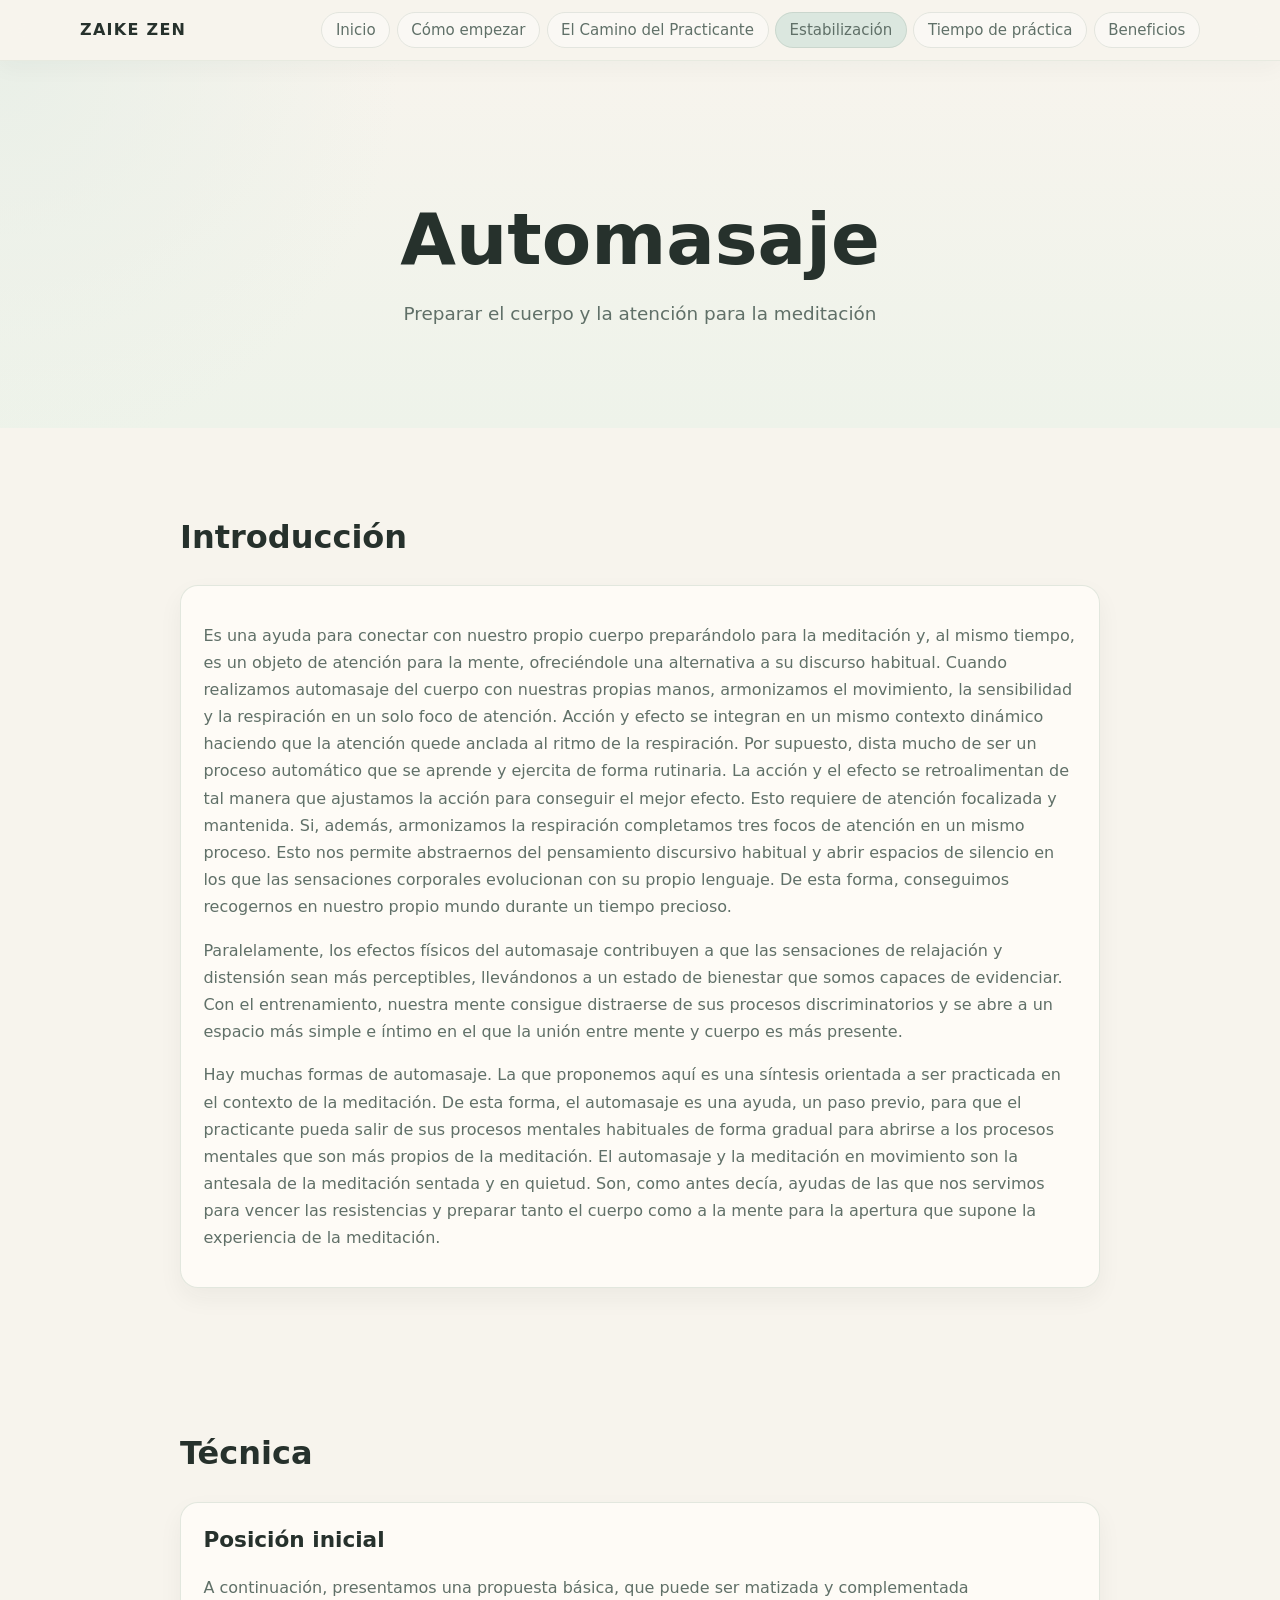
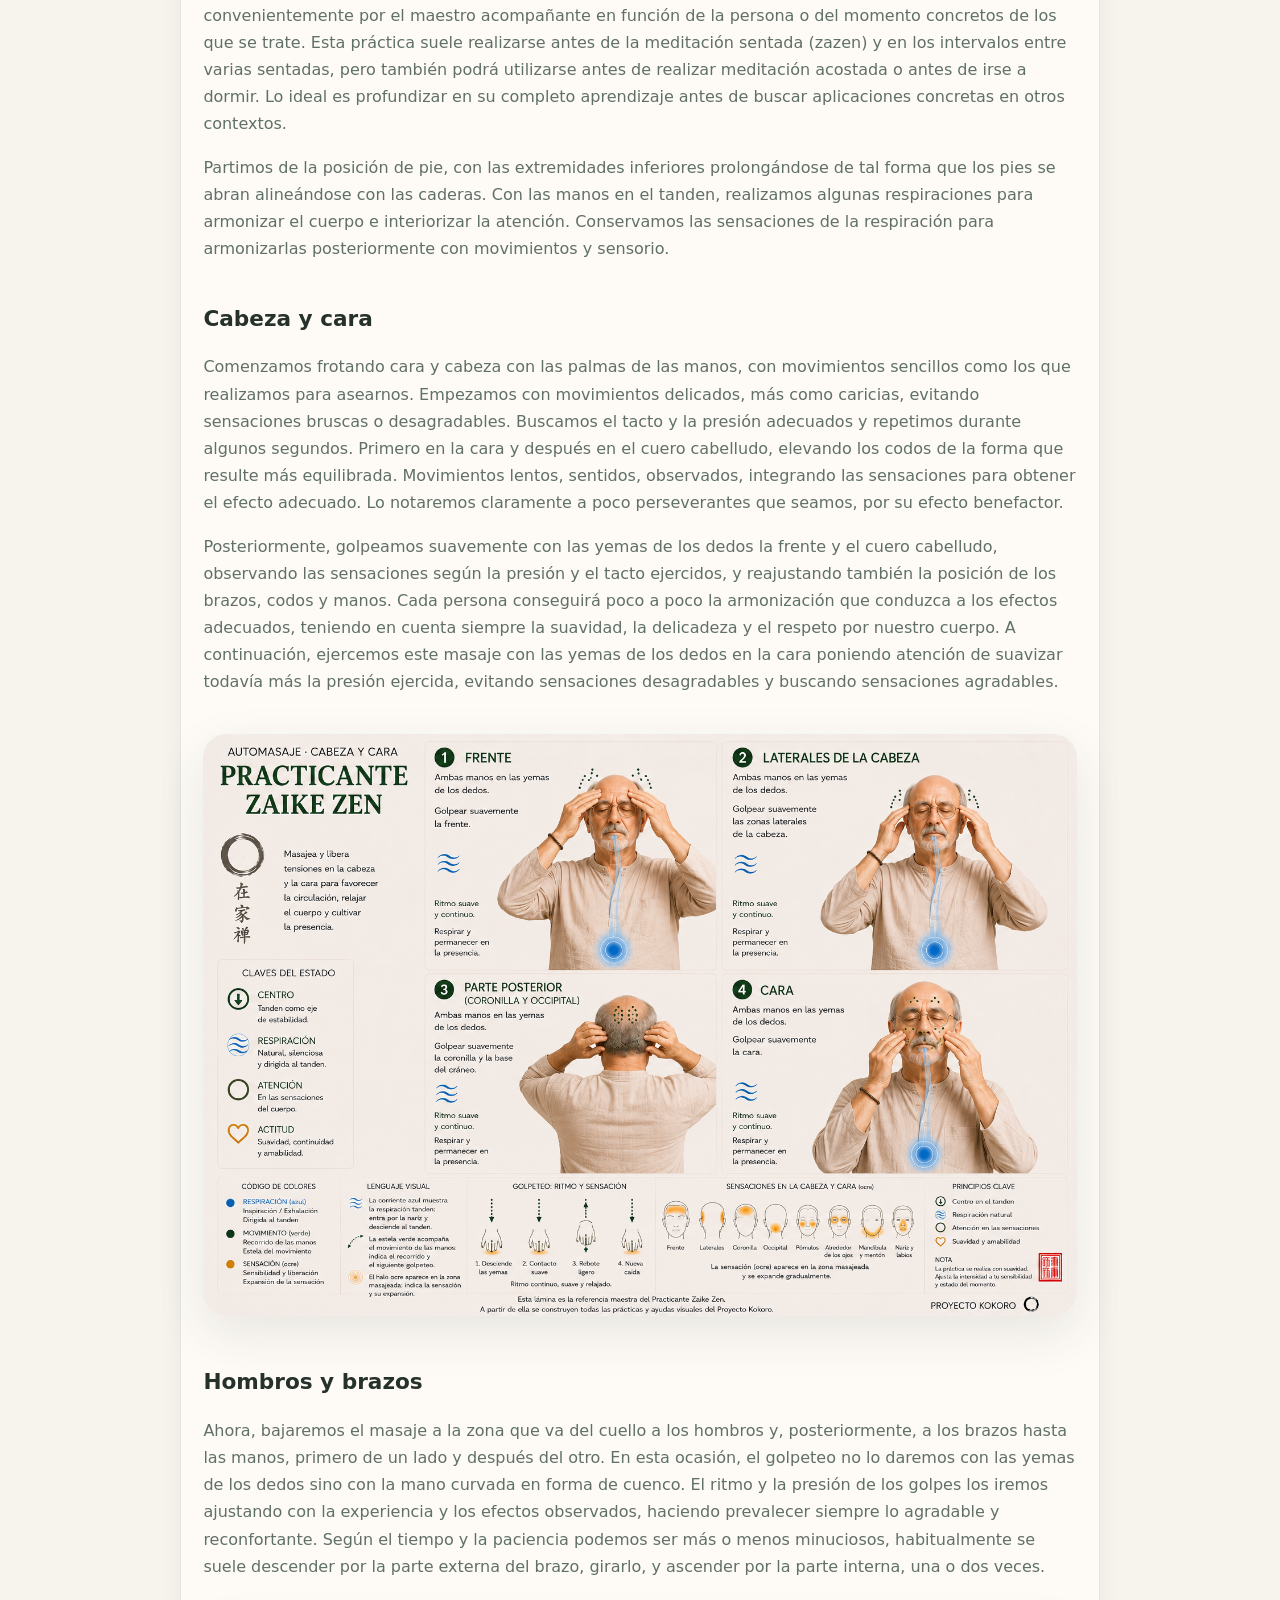
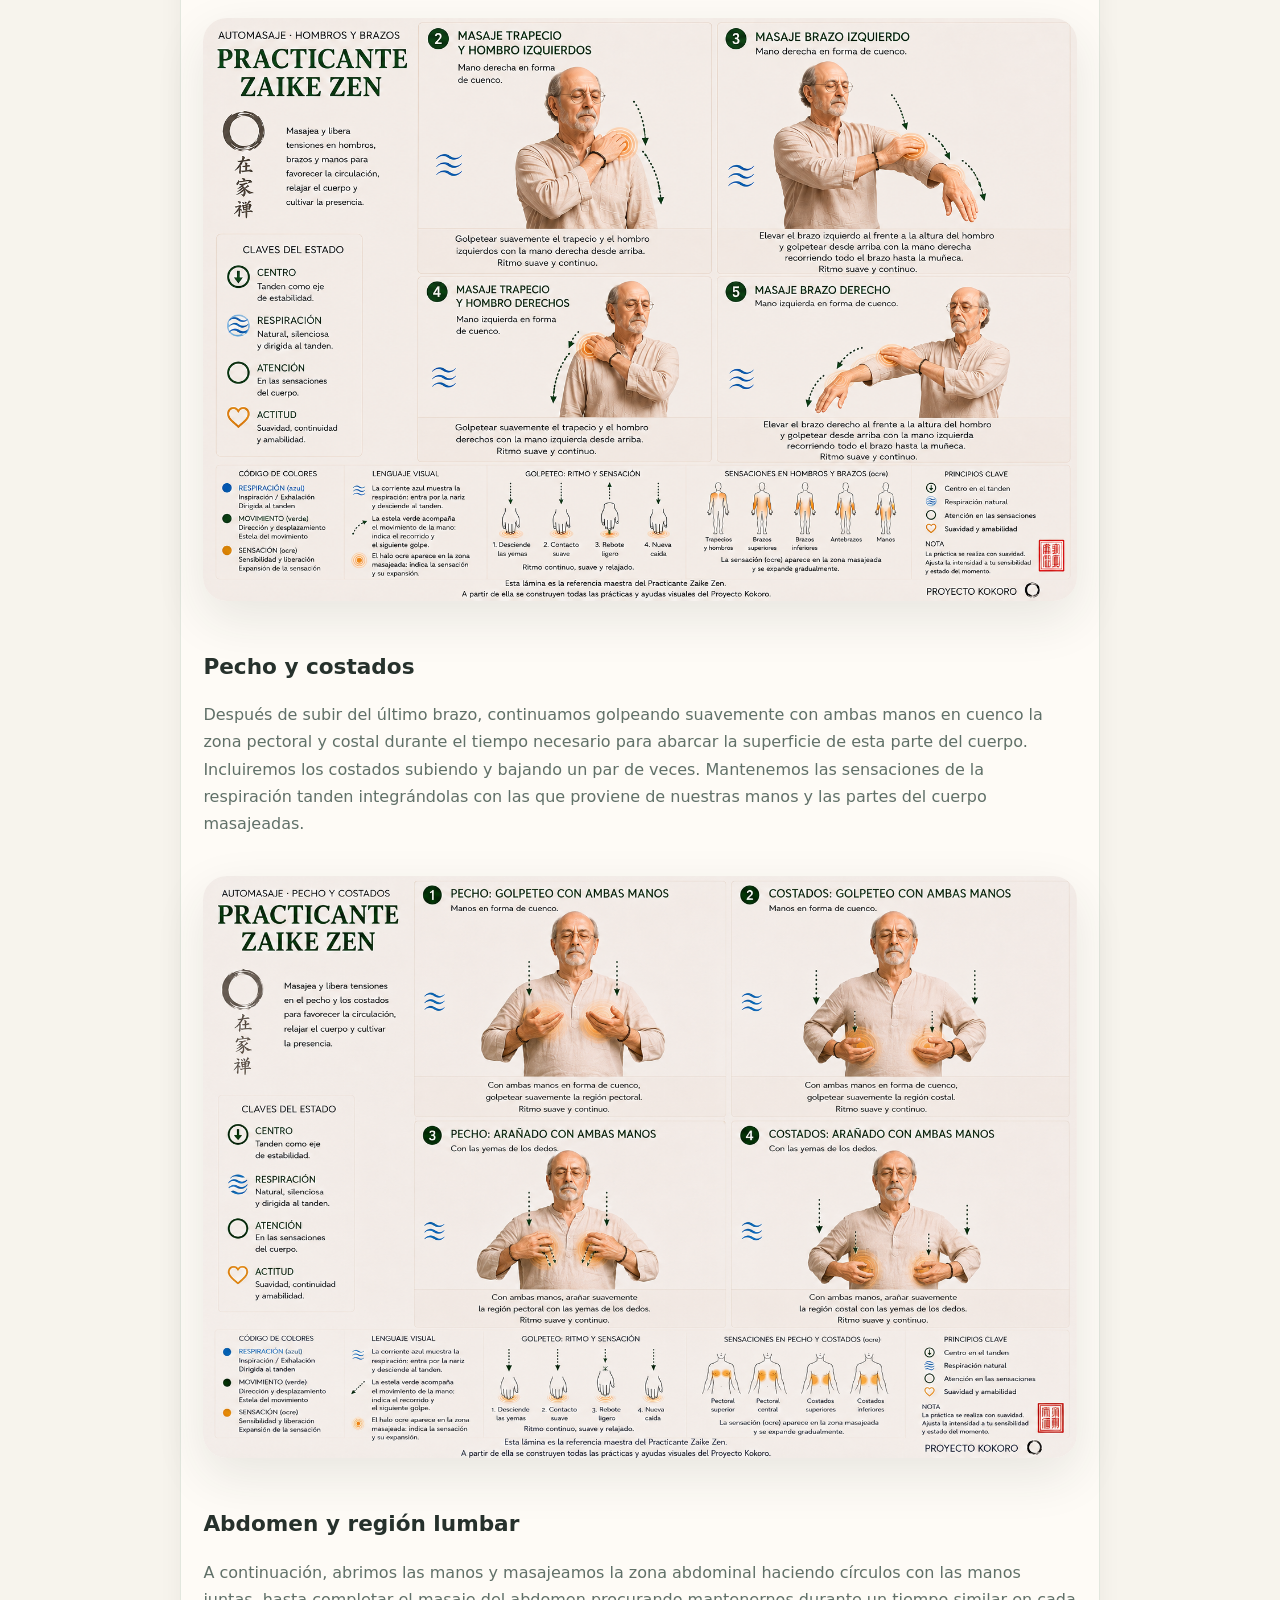
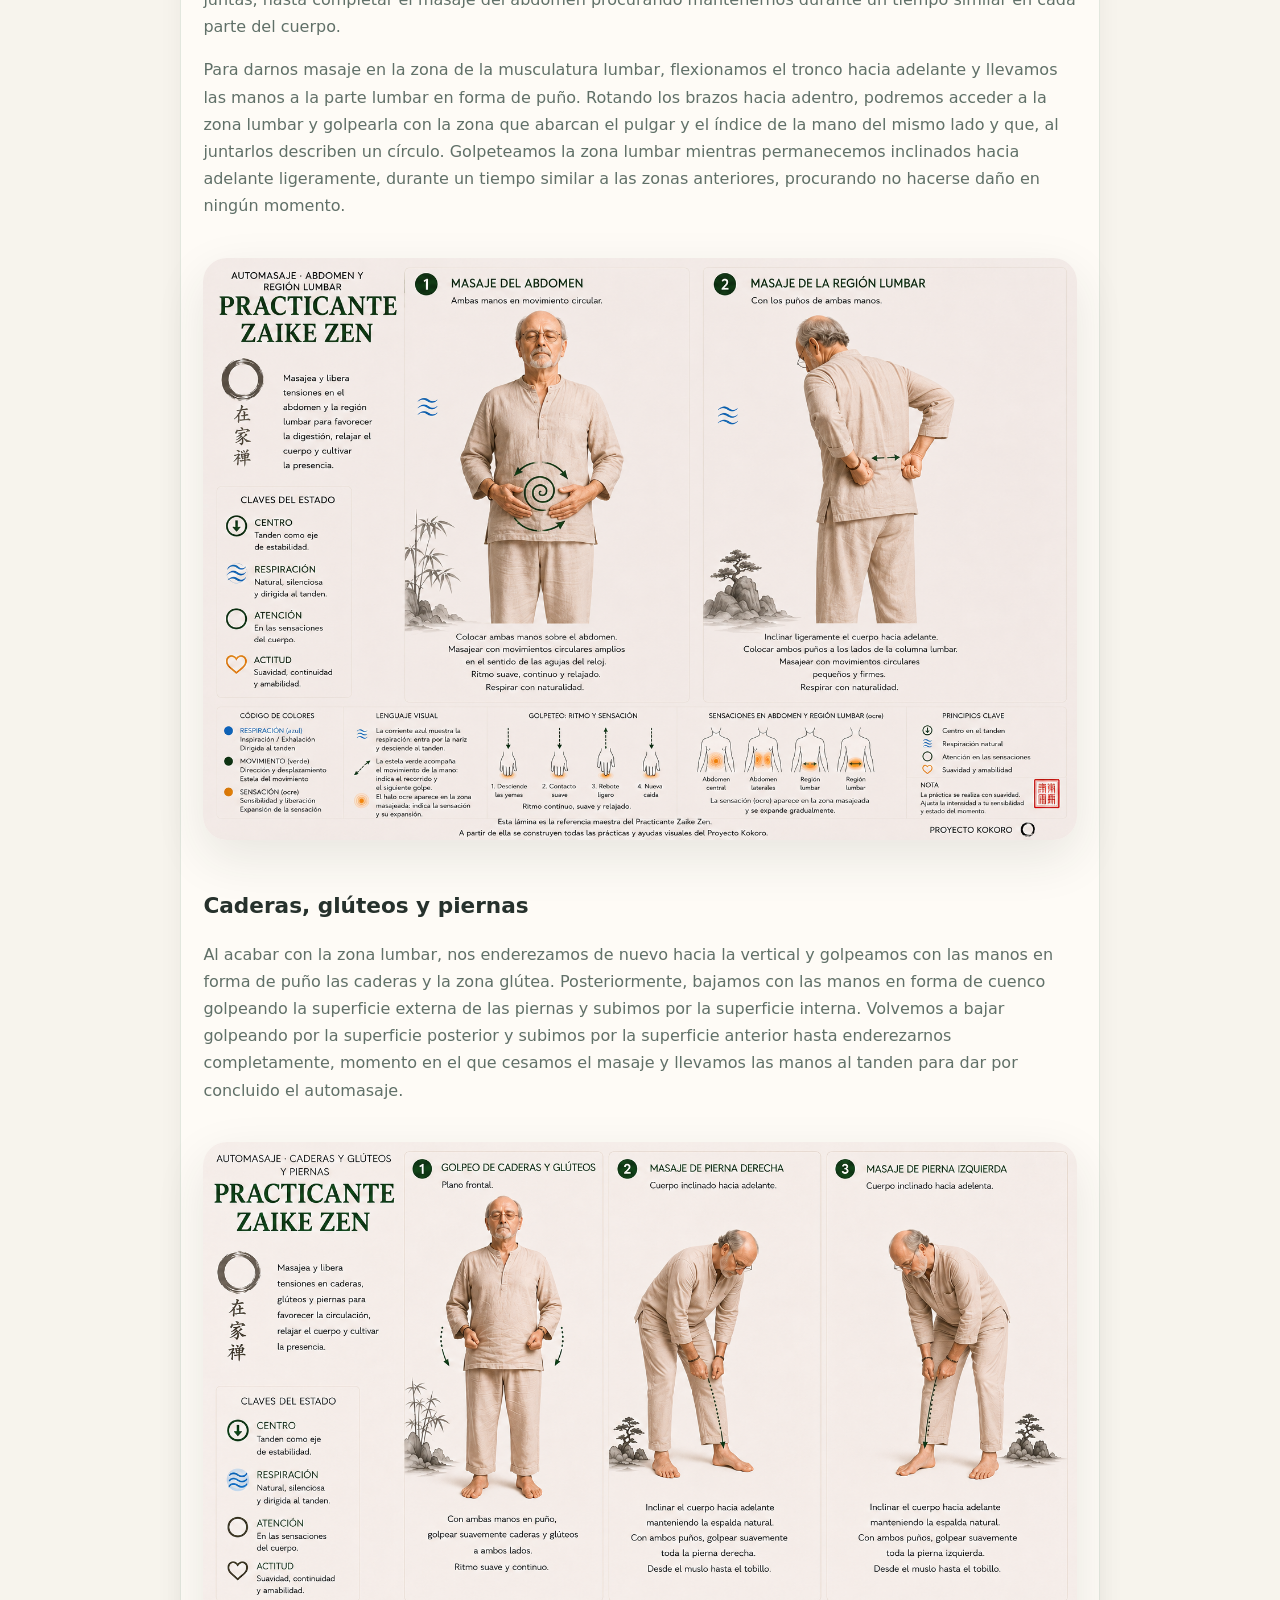
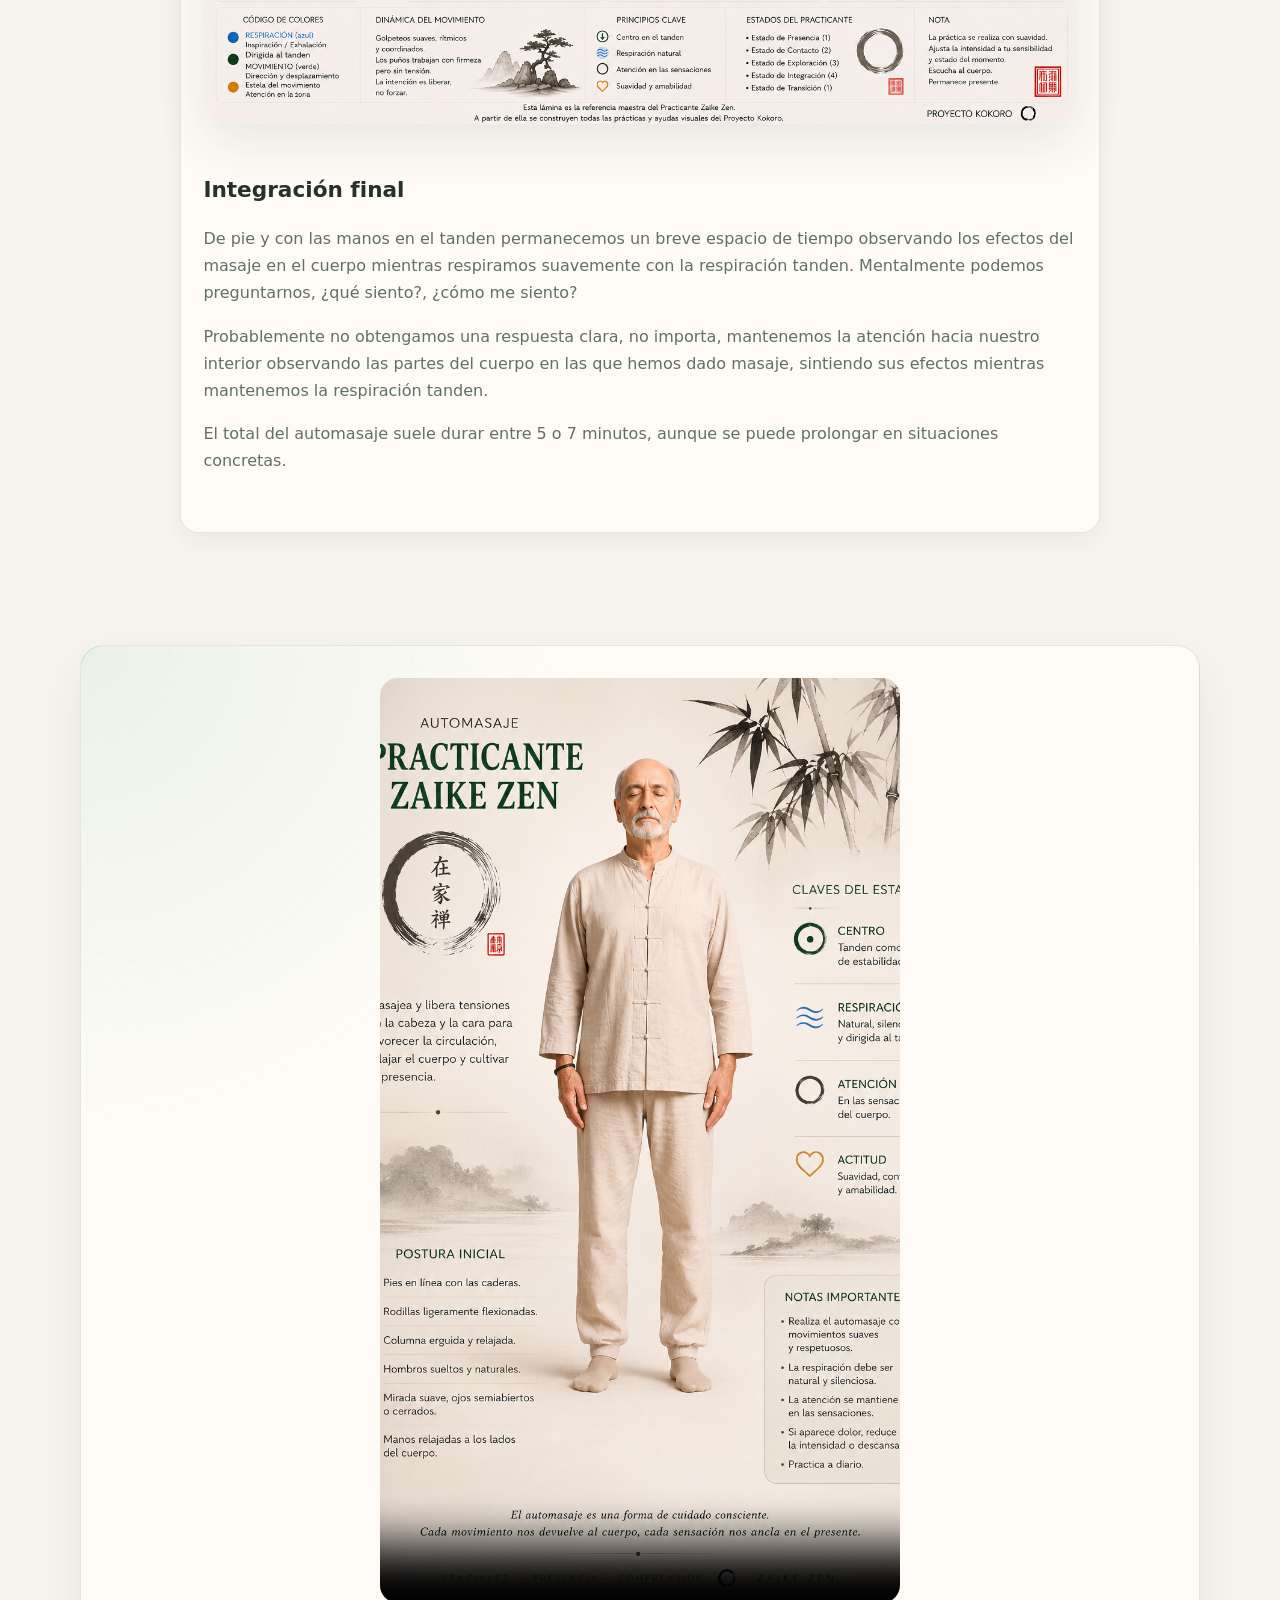
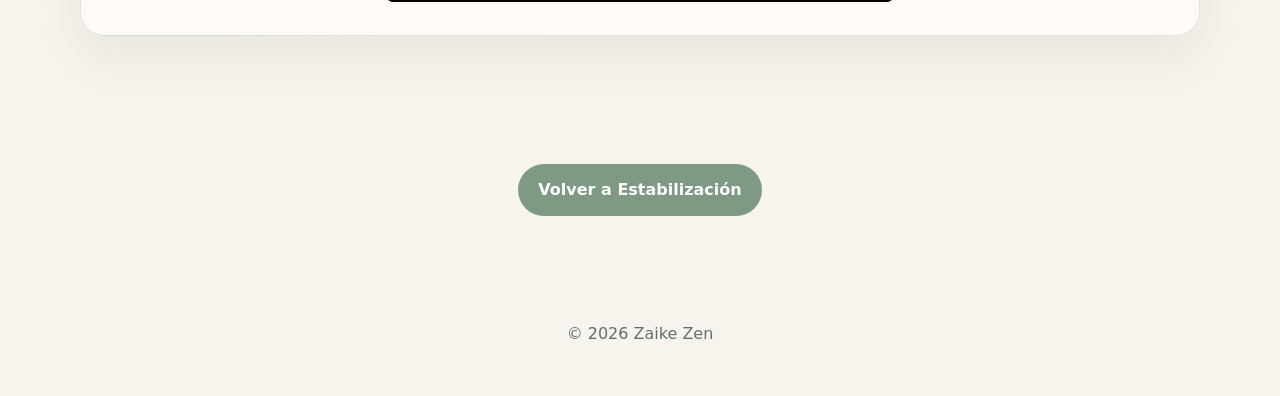
==== automasaje.html @ 65533a1f "Añadir Estabilización y Automasaje" ====
<!DOCTYPE html>
<html lang="es">
<head>
  <meta charset="UTF-8">
  <meta name="viewport" content="width=device-width, initial-scale=1.0">

  <title>Automasaje | Zaike Zen</title>
  <meta name="description" content="Automasaje para preparar el cuerpo y la atención antes de la meditación en Zaike Zen.">

  <link rel="canonical" href="https://zaikezen.es/automasaje.html">
  <link rel="stylesheet" href="style.css">

  <style>
    .automasaje-texto {
      max-width: 920px;
    }

    .automasaje-texto h2 {
      font-size: 2rem;
      margin-bottom: 1.3rem;
    }

    .automasaje-texto p {
      margin-bottom: 1rem;
    }

    .pendiente-texto {
      padding: 1.2rem 1.4rem;
      background: rgba(255, 253, 248, 0.82);
      border: 1px solid rgba(126, 154, 132, 0.22);
      border-radius: 18px;
      color: #607068;
      box-shadow: 0 10px 24px rgba(38, 49, 44, 0.05);
    }

    .video-placeholder {
      min-height: 280px;
      display: grid;
      place-items: center;
      padding: 2rem;
      background:
        radial-gradient(circle at top left, rgba(232, 239, 231, 0.9), transparent 32%),
        rgba(255, 253, 248, 0.82);
      border: 1px solid rgba(126, 154, 132, 0.22);
      border-radius: 24px;
      box-shadow: 0 18px 50px rgba(38, 49, 44, 0.08);
      text-align: center;
      color: #5f7865;
      font-size: 1.2rem;
      font-weight: 700;
    }

    .video-placeholder video {
      display: block;
      width: min(100%, 520px);
      aspect-ratio: 9 / 16;
      object-fit: cover;
      margin: 0 auto;
      border-radius: 18px;
      background: transparent;
    }

    .bloque-tecnica {
      margin-bottom: 2.4rem;
    }

    .bloque-tecnica h3 {
      margin: 0 0 1rem;
      font-size: 1.35rem;
      color: #26312c;
    }

    .cartel-tecnica {
      width: 100%;
      max-width: 1200px;
      margin: 2.4rem auto 3rem;
    }

    .cartel-tecnica img {
      width: 100%;
      max-width: 1200px;
      height: auto;
      display: block;
      margin: 0 auto;
      border-radius: 24px;
      box-shadow: 0 18px 50px rgba(38, 49, 44, 0.1);
    }

    .cartel-tecnica-placeholder {
      width: 100%;
      min-height: 360px;
      display: grid;
      place-items: center;
      gap: 0.55rem;
      padding: 2rem;
      border: 1px dashed rgba(126, 154, 132, 0.42);
      border-radius: 24px;
      color: #7e9a84;
      text-align: center;
      font-size: 1rem;
      background: rgba(255, 255, 255, 0.36);
    }

    .cartel-tecnica img[hidden],
    .cartel-tecnica-placeholder[hidden] {
      display: none;
    }

    .placeholder-symbol {
      width: 56px;
      height: 56px;
      border: 2px solid rgba(126, 154, 132, 0.48);
      border-right-color: transparent;
      border-radius: 50%;
      display: block;
    }

    .preguntas-integracion {
      display: grid;
      grid-template-columns: repeat(2, 1fr);
      gap: 1rem;
      margin-top: 1.4rem;
    }

    .pregunta-card {
      padding: 1.2rem;
      background: rgba(255, 253, 248, 0.82);
      border: 1px solid rgba(255, 255, 255, 0.45);
      border-radius: 18px;
      box-shadow: 0 10px 24px rgba(38, 49, 44, 0.05);
      text-align: center;
      color: #26312c;
      font-size: 1.1rem;
      font-weight: 600;
    }

    @media (max-width: 900px) {
      .preguntas-integracion {
        grid-template-columns: 1fr;
      }

      .cartel-tecnica-placeholder {
        min-height: 220px;
      }
    }
  </style>
</head>

<body>

<header>
  <nav class="navbar">
    <a href="index.html" class="logo">Zaike Zen</a>

    <ul class="nav-links">
      <li><a href="index.html">Inicio</a></li>
      <li><a href="como-empezar-a-meditar.html">Cómo empezar</a></li>
      <li><a href="camino-del-practicante.html">El Camino del Practicante</a></li>
      <li><a href="como-estabilizar.html" class="active">Estabilización</a></li>
      <li><a href="cuanto-tiempo-meditar-al-dia.html">Tiempo de práctica</a></li>
      <li><a href="beneficios-meditacion.html">Beneficios</a></li>
    </ul>
  </nav>
</header>

<main>

  <section class="hero">
    <div class="hero-content">
      <h1>Automasaje</h1>
      <p>
        Preparar el cuerpo y la atención para la meditación
      </p>
    </div>
  </section>

  <section class="section automasaje-texto">
    <h2>Introducción</h2>
    <div class="pendiente-texto">
      <p>Es una ayuda para conectar con nuestro propio cuerpo preparándolo para la meditación y, al mismo tiempo, es un objeto de atención para la mente, ofreciéndole una alternativa a su discurso habitual. Cuando realizamos automasaje del cuerpo con nuestras propias manos, armonizamos el movimiento, la sensibilidad y la respiración en un solo foco de atención. Acción y efecto se integran en un mismo contexto dinámico haciendo que la atención quede anclada al ritmo de la respiración. Por supuesto, dista mucho de ser un proceso automático que se aprende y ejercita de forma rutinaria. La acción y el efecto se retroalimentan de tal manera que ajustamos la acción para conseguir el mejor efecto. Esto requiere de atención focalizada y mantenida. Si, además, armonizamos la respiración completamos tres focos de atención en un mismo proceso. Esto nos permite abstraernos del pensamiento discursivo habitual y abrir espacios de silencio en los que las sensaciones corporales evolucionan con su propio lenguaje. De esta forma, conseguimos recogernos en nuestro propio mundo durante un tiempo precioso.</p>
      <p>Paralelamente, los efectos físicos del automasaje contribuyen a que las sensaciones de relajación y distensión sean más perceptibles, llevándonos a un estado de bienestar que somos capaces de evidenciar. Con el entrenamiento, nuestra mente consigue distraerse de sus procesos discriminatorios y se abre a un espacio más simple e íntimo en el que la unión entre mente y cuerpo es más presente.</p>
      <p>Hay muchas formas de automasaje. La que proponemos aquí es una síntesis orientada a ser practicada en el contexto de la meditación. De esta forma, el automasaje es una ayuda, un paso previo, para que el practicante pueda salir de sus procesos mentales habituales de forma gradual para abrirse a los procesos mentales que son más propios de la meditación. El automasaje y la meditación en movimiento son la antesala de la meditación sentada y en quietud. Son, como antes decía, ayudas de las que nos servimos para vencer las resistencias y preparar tanto el cuerpo como a la mente para la apertura que supone la experiencia de la meditación.</p>
    </div>
  </section>

  <section class="section automasaje-texto">
    <h2>Técnica</h2>
    <div class="pendiente-texto">
      <div class="bloque-tecnica">
        <h3>Posición inicial</h3>
        <p>A continuación, presentamos una propuesta básica, que puede ser matizada y complementada convenientemente por el maestro acompañante en función de la persona o del momento concretos de los que se trate. Esta práctica suele realizarse antes de la meditación sentada (zazen) y en los intervalos entre varias sentadas, pero también podrá utilizarse antes de realizar meditación acostada o antes de irse a dormir. Lo ideal es profundizar en su completo aprendizaje antes de buscar aplicaciones concretas en otros contextos.</p>
        <p>Partimos de la posición de pie, con las extremidades inferiores prolongándose de tal forma que los pies se abran alineándose con las caderas. Con las manos en el tanden, realizamos algunas respiraciones para armonizar el cuerpo e interiorizar la atención. Conservamos las sensaciones de la respiración para armonizarlas posteriormente con movimientos y sensorio.</p>
      </div>

      <div class="bloque-tecnica">
        <h3>Cabeza y cara</h3>
        <p>Comenzamos frotando cara y cabeza con las palmas de las manos, con movimientos sencillos como los que realizamos para asearnos. Empezamos con movimientos delicados, más como caricias, evitando sensaciones bruscas o desagradables. Buscamos el tacto y la presión adecuados y repetimos durante algunos segundos. Primero en la cara y después en el cuero cabelludo, elevando los codos de la forma que resulte más equilibrada. Movimientos lentos, sentidos, observados, integrando las sensaciones para obtener el efecto adecuado. Lo notaremos claramente a poco perseverantes que seamos, por su efecto benefactor.</p>
        <p>Posteriormente, golpeamos suavemente con las yemas de los dedos la frente y el cuero cabelludo, observando las sensaciones según la presión y el tacto ejercidos, y reajustando también la posición de los brazos, codos y manos. Cada persona conseguirá poco a poco la armonización que conduzca a los efectos adecuados, teniendo en cuenta siempre la suavidad, la delicadeza y el respeto por nuestro cuerpo. A continuación, ejercemos este masaje con las yemas de los dedos en la cara poniendo atención de suavizar todavía más la presión ejercida, evitando sensaciones desagradables y buscando sensaciones agradables.</p>
        <figure class="cartel-tecnica">
          <img src="cartel-automasaje-cabeza-cara.jpg" alt="Cartel de automasaje para cabeza y cara" hidden onload="this.hidden=false; this.nextElementSibling.hidden=true;" onerror="this.hidden=true;">
          <figcaption class="cartel-tecnica-placeholder"><span class="placeholder-symbol" aria-hidden="true"></span><span>Cartel en preparación</span></figcaption>
        </figure>
      </div>

      <div class="bloque-tecnica">
        <h3>Hombros y brazos</h3>
        <p>Ahora, bajaremos el masaje a la zona que va del cuello a los hombros y, posteriormente, a los brazos hasta las manos, primero de un lado y después del otro. En esta ocasión, el golpeteo no lo daremos con las yemas de los dedos sino con la mano curvada en forma de cuenco. El ritmo y la presión de los golpes los iremos ajustando con la experiencia y los efectos observados, haciendo prevalecer siempre lo agradable y reconfortante. Según el tiempo y la paciencia podemos ser más o menos minuciosos, habitualmente se suele descender por la parte externa del brazo, girarlo, y ascender por la parte interna, una o dos veces.</p>
        <figure class="cartel-tecnica">
          <img src="cartel-automasaje-hombros-brazos.jpg" alt="Cartel de automasaje para hombros y brazos" hidden onload="this.hidden=false; this.nextElementSibling.hidden=true;" onerror="this.hidden=true;">
          <figcaption class="cartel-tecnica-placeholder"><span class="placeholder-symbol" aria-hidden="true"></span><span>Cartel en preparación</span></figcaption>
        </figure>
      </div>

      <div class="bloque-tecnica">
        <h3>Pecho y costados</h3>
        <p>Después de subir del último brazo, continuamos golpeando suavemente con ambas manos en cuenco la zona pectoral y costal durante el tiempo necesario para abarcar la superficie de esta parte del cuerpo. Incluiremos los costados subiendo y bajando un par de veces. Mantenemos las sensaciones de la respiración tanden integrándolas con las que proviene de nuestras manos y las partes del cuerpo masajeadas.</p>
        <figure class="cartel-tecnica">
          <img src="cartel-automasaje-pecho-costados.jpg" alt="Cartel de automasaje para pecho y costados" hidden onload="this.hidden=false; this.nextElementSibling.hidden=true;" onerror="this.hidden=true;">
          <figcaption class="cartel-tecnica-placeholder"><span class="placeholder-symbol" aria-hidden="true"></span><span>Cartel en preparación</span></figcaption>
        </figure>
      </div>

      <div class="bloque-tecnica">
        <h3>Abdomen y región lumbar</h3>
        <p>A continuación, abrimos las manos y masajeamos la zona abdominal haciendo círculos con las manos juntas, hasta completar el masaje del abdomen procurando mantenernos durante un tiempo similar en cada parte del cuerpo.</p>
        <p>Para darnos masaje en la zona de la musculatura lumbar, flexionamos el tronco hacia adelante y llevamos las manos a la parte lumbar en forma de puño. Rotando los brazos hacia adentro, podremos acceder a la zona lumbar y golpearla con la zona que abarcan el pulgar y el índice de la mano del mismo lado y que, al juntarlos describen un círculo. Golpeteamos la zona lumbar mientras permanecemos inclinados hacia adelante ligeramente, durante un tiempo similar a las zonas anteriores, procurando no hacerse daño en ningún momento.</p>
        <figure class="cartel-tecnica">
          <img src="cartel-automasaje-abdomen-lumbar.jpg" alt="Cartel de automasaje para abdomen y región lumbar" hidden onload="this.hidden=false; this.nextElementSibling.hidden=true;" onerror="this.hidden=true;">
          <figcaption class="cartel-tecnica-placeholder"><span class="placeholder-symbol" aria-hidden="true"></span><span>Cartel en preparación</span></figcaption>
        </figure>
      </div>

      <div class="bloque-tecnica">
        <h3>Caderas, glúteos y piernas</h3>
        <p>Al acabar con la zona lumbar, nos enderezamos de nuevo hacia la vertical y golpeamos con las manos en forma de puño las caderas y la zona glútea. Posteriormente, bajamos con las manos en forma de cuenco golpeando la superficie externa de las piernas y subimos por la superficie interna. Volvemos a bajar golpeando por la superficie posterior y subimos por la superficie anterior hasta enderezarnos completamente, momento en el que cesamos el masaje y llevamos las manos al tanden para dar por concluido el automasaje.</p>
        <figure class="cartel-tecnica">
          <img src="cartel-automasaje-caderas-gluteos-piernas.jpg" alt="Cartel de automasaje para caderas, glúteos y piernas" hidden onload="this.hidden=false; this.nextElementSibling.hidden=true;" onerror="this.hidden=true;">
          <figcaption class="cartel-tecnica-placeholder"><span class="placeholder-symbol" aria-hidden="true"></span><span>Cartel en preparación</span></figcaption>
        </figure>
      </div>

      <div class="bloque-tecnica">
        <h3>Integración final</h3>
        <p>De pie y con las manos en el tanden permanecemos un breve espacio de tiempo observando los efectos del masaje en el cuerpo mientras respiramos suavemente con la respiración tanden. Mentalmente podemos preguntarnos, ¿qué siento?, ¿cómo me siento?</p>
        <p>Probablemente no obtengamos una respuesta clara, no importa, mantenemos la atención hacia nuestro interior observando las partes del cuerpo en las que hemos dado masaje, sintiendo sus efectos mientras mantenemos la respiración tanden.</p>
        <p>El total del automasaje suele durar entre 5 o 7 minutos, aunque se puede prolongar en situaciones concretas.</p>
      </div>
    </div>
  </section>

  <section class="section">
    <div class="video-placeholder">
      <video controls preload="metadata" poster="cartel-video-automasaje.jpg">
        <source src="automasaje.mp4" type="video/mp4">
      </video>
    </div>
  </section>

  <section class="section cta-section">
    <a class="button" href="como-estabilizar.html">Volver a Estabilización</a>
  </section>

</main>

<footer>
  <p>&copy; 2026 Zaike Zen</p>
</footer>

</body>
</html>
---- style.css ----
body {
  margin: 0;
  font-family: Inter, system-ui, -apple-system, BlinkMacSystemFont, "Segoe UI", sans-serif;
  background: #f7f4ed;
  color: #26312c;
  line-height: 1.7;
}

.navbar {
  position: sticky;
  top: 0;
  z-index: 20;
  display: flex;
  justify-content: space-between;
  align-items: center;
  gap: 1rem;
  padding: 1rem max(4%, calc((100% - 1120px) / 2));
  backdrop-filter: blur(14px);
  background: rgba(247, 244, 237, 0.72);
  border-bottom: 1px solid rgba(126, 154, 132, 0.12);
  box-shadow: 0 6px 24px rgba(38, 49, 44, 0.04);
}

.logo {
  font-weight: 800;
  letter-spacing: 0.08em;
  text-transform: uppercase;
  color: #26312c;
  text-decoration: none;
}

.nav-links {
  display: flex;
  gap: 0.4rem;
  align-items: center;
  list-style: none;
  margin: 0;
  padding: 0;
}

.nav-links a {
  color: #607068;
  font-size: 0.94rem;
  padding: 0.5rem 0.85rem;
  border-radius: 999px;
  text-decoration: none;
  white-space: nowrap;
  transition: all 0.25s ease;
  background: rgba(255, 255, 255, 0.35);
  border: 1px solid rgba(120, 140, 125, 0.18);
}

.nav-links a.active {
  background-color: #dbe7df;
  font-weight: 500;
}

.nav-links a:hover {
  color: #5f7865;
  background: rgba(255, 255, 255, 0.85);
  border-color: rgba(93, 122, 100, 0.35);
  box-shadow: 0 6px 18px rgba(40, 60, 45, 0.08);
  transform: translateY(-1px);
}

.nav-links a:active {
  transform: scale(0.97);
}

.hero {
  text-align: center;
  padding: 5rem 2rem;
  background:
    radial-gradient(circle at top left, rgba(232, 239, 231, 0.9), transparent 30%),
    linear-gradient(180deg, #f7f4ed 0%, #eef3ea 100%);
}

.hero-content {
  max-width: 850px;
  margin: 0 auto;
}

.hero h1 {
  font-size: clamp(2.5rem, 6vw, 4.5rem);
  line-height: 1.1;
  margin-bottom: 1rem;
}

.hero p {
  font-size: 1.15rem;
  color: #607068;
}

.section {
  max-width: 1120px;
  margin: 0 auto;
  padding: 3.5rem 1.5rem;
}

.cartel-section {
  padding-top: 2rem;
  padding-bottom: 2rem;
}

.cartel-boyero {
  margin: 0 auto;
  text-align: center;
}

.cartel-boyero img {
  width: 100%;
  max-width: 980px;
  height: auto;
  border-radius: 24px;
  box-shadow: 0 18px 50px rgba(38, 49, 44, 0.12);
}

.camino-texto {
  max-width: 920px;
}

.camino-texto h2 {
  font-size: 2rem;
  margin-bottom: 1.3rem;
}

.camino-texto p {
  margin-bottom: 1rem;
}

blockquote {
  margin: 2rem auto;
  padding: 1.5rem 2rem;
  background: rgba(255, 253, 248, 0.82);
  border-left: 5px solid #7e9a84;
  border-radius: 18px;
  font-style: italic;
  max-width: 760px;
  text-align: center;
  box-shadow: 0 10px 24px rgba(38, 49, 44, 0.05);
}

.cta-section {
  text-align: center;
}

.button {
  display: inline-block;
  margin-top: 1rem;
  padding: 0.8rem 1.3rem;
  background: #7e9a84;
  color: white;
  text-decoration: none;
  border-radius: 999px;
  font-weight: 600;
}

.button:hover {
  background: #5f7865;
}

footer {
  text-align: center;
  padding: 2rem;
  color: #607068;
}

@media (max-width: 900px) {
  .navbar {
    flex-direction: column;
    align-items: flex-start;
  }

  .nav-links {
    gap: 0.35rem;
    flex-wrap: wrap;
    justify-content: flex-start;
  }

  .nav-links a {
    padding: 0.5rem 1rem;
    border-radius: 20px;
    color: #2f3a34;
  }

  .nav-links a:hover {
    background-color: #e8efe9;
    color: #1e2a25;
  }
}
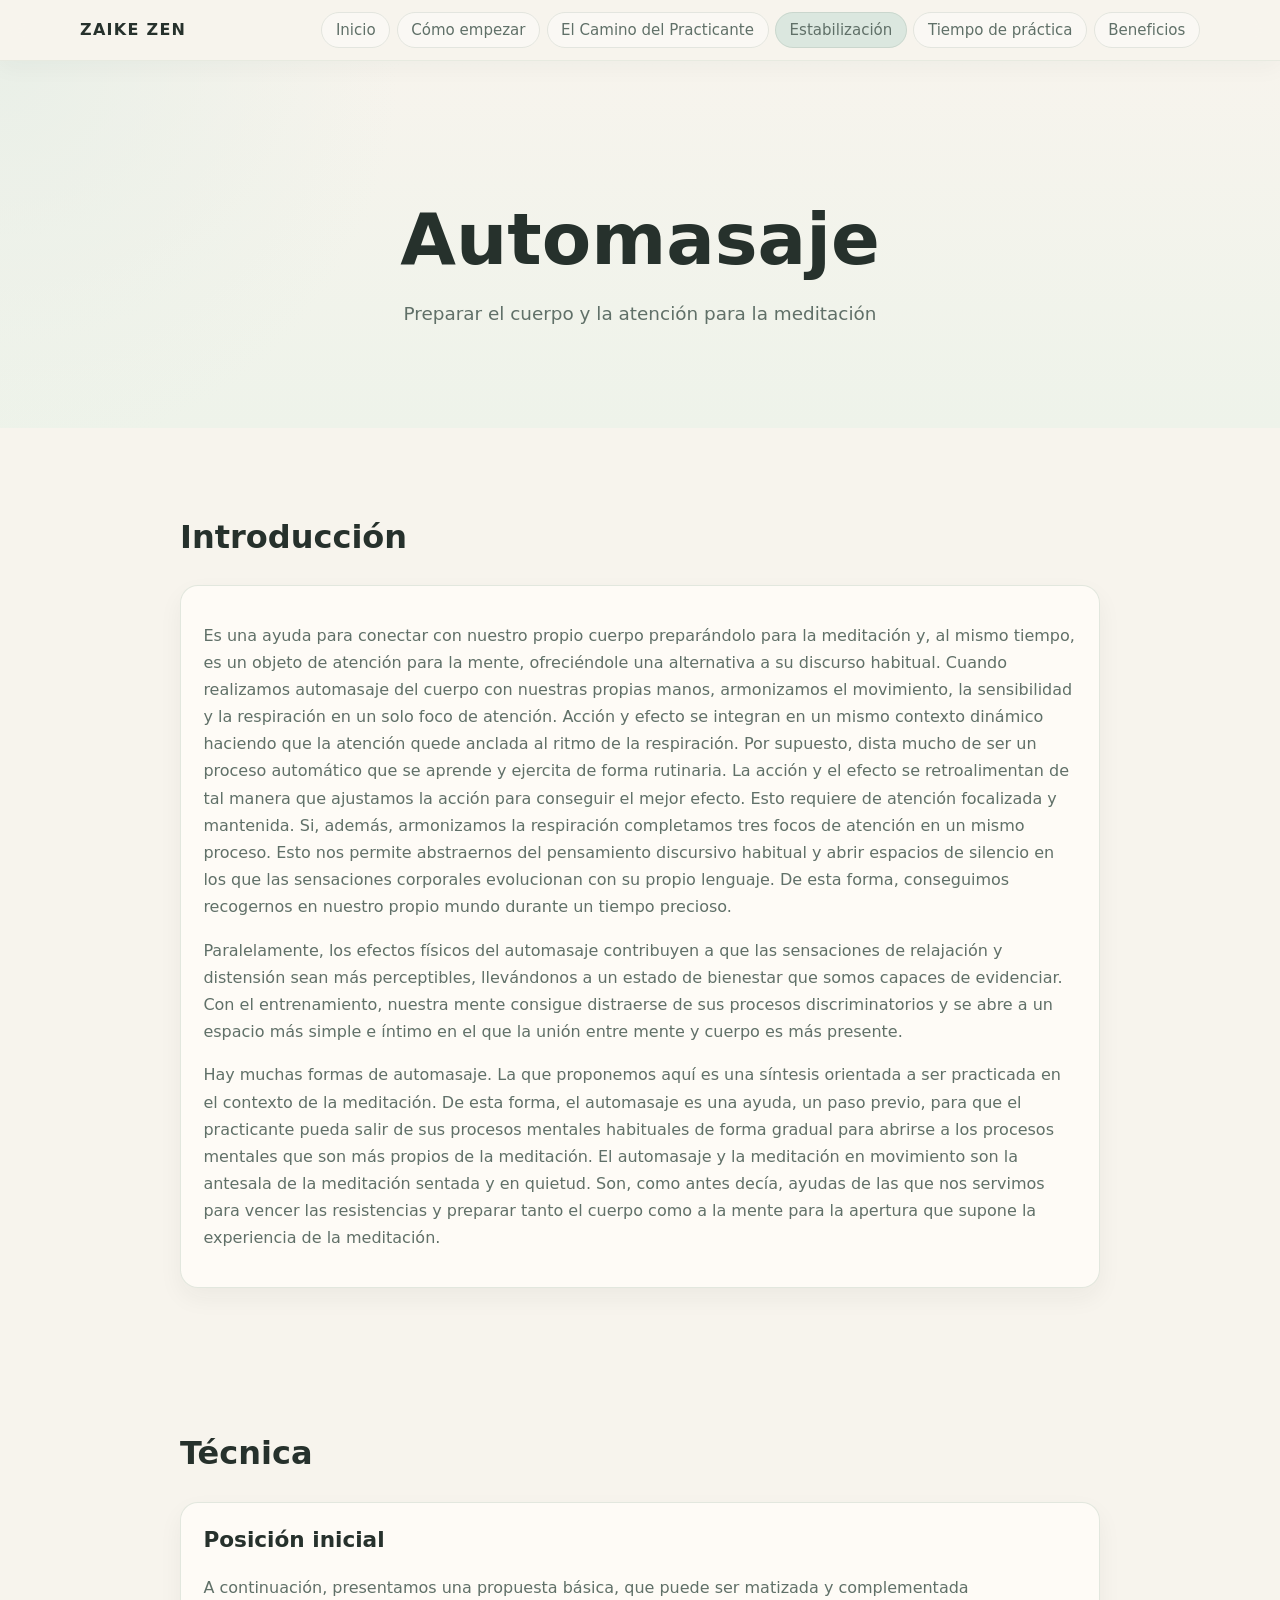
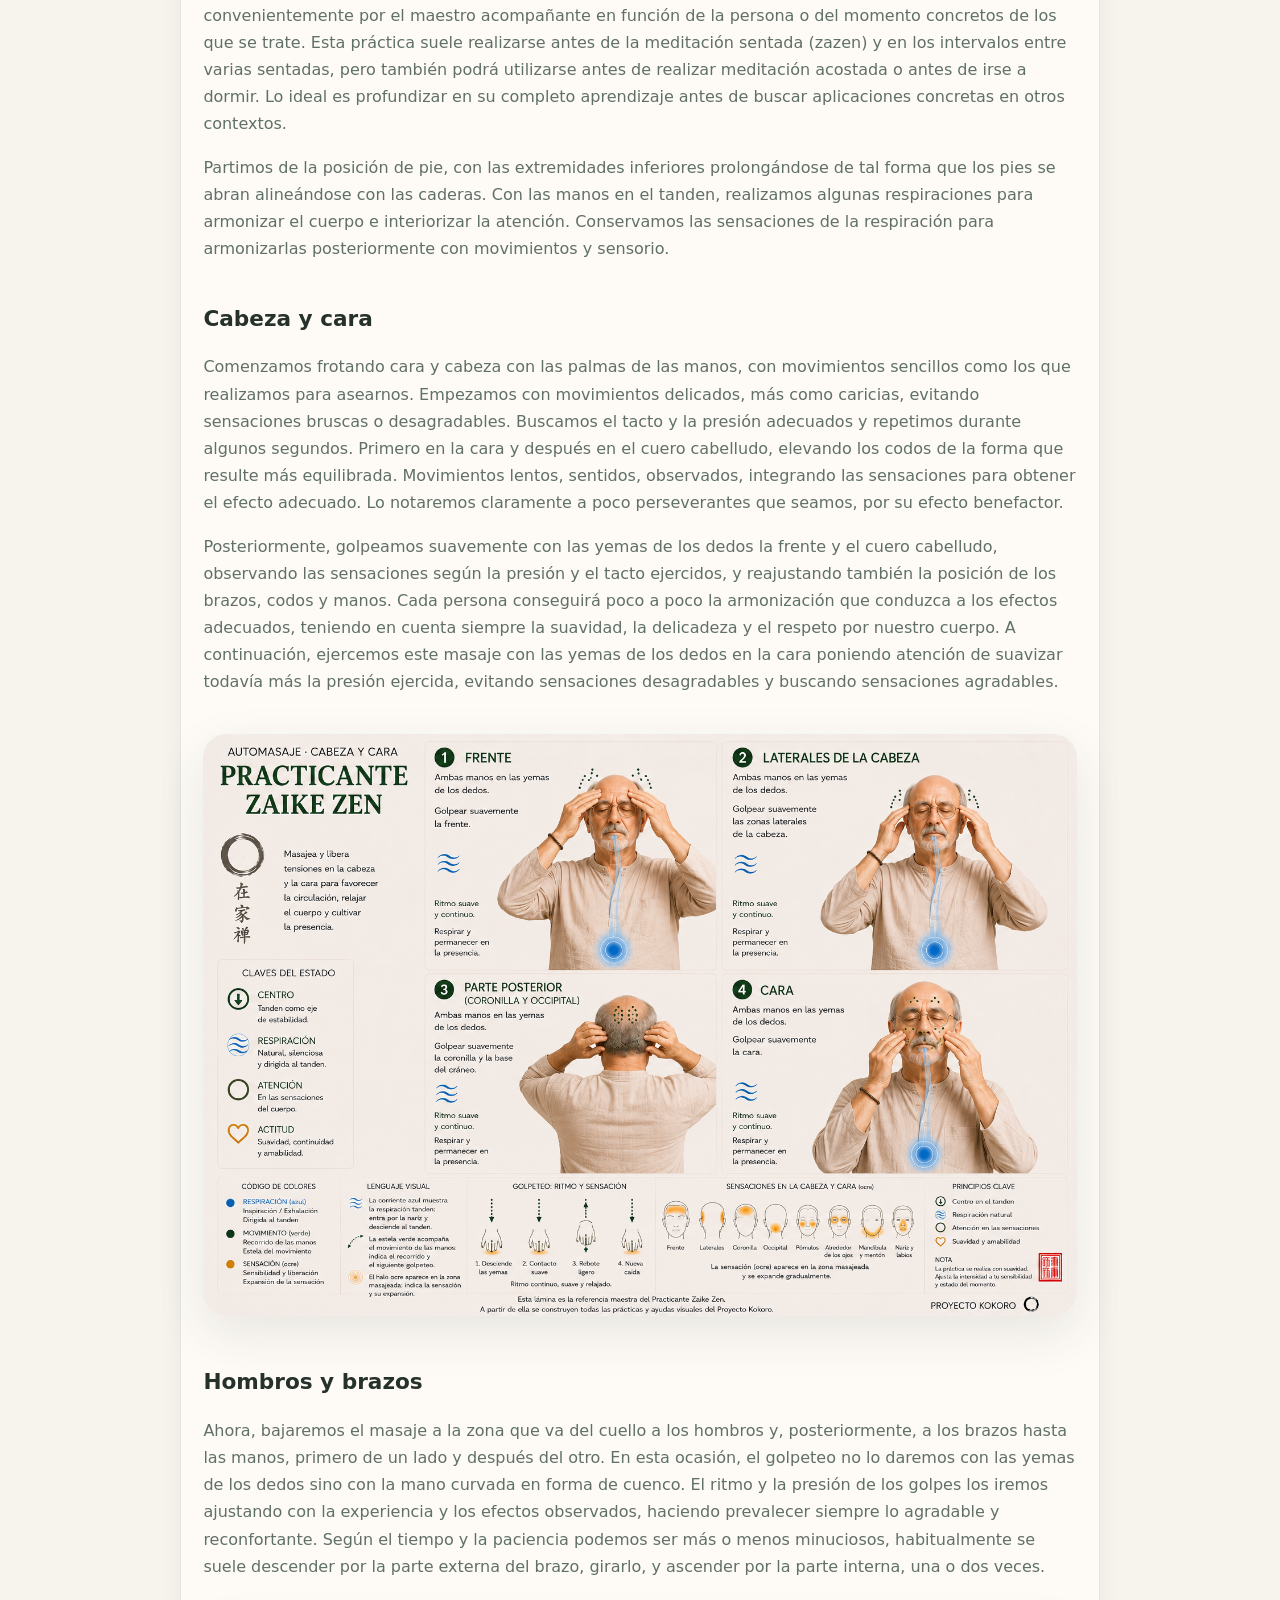
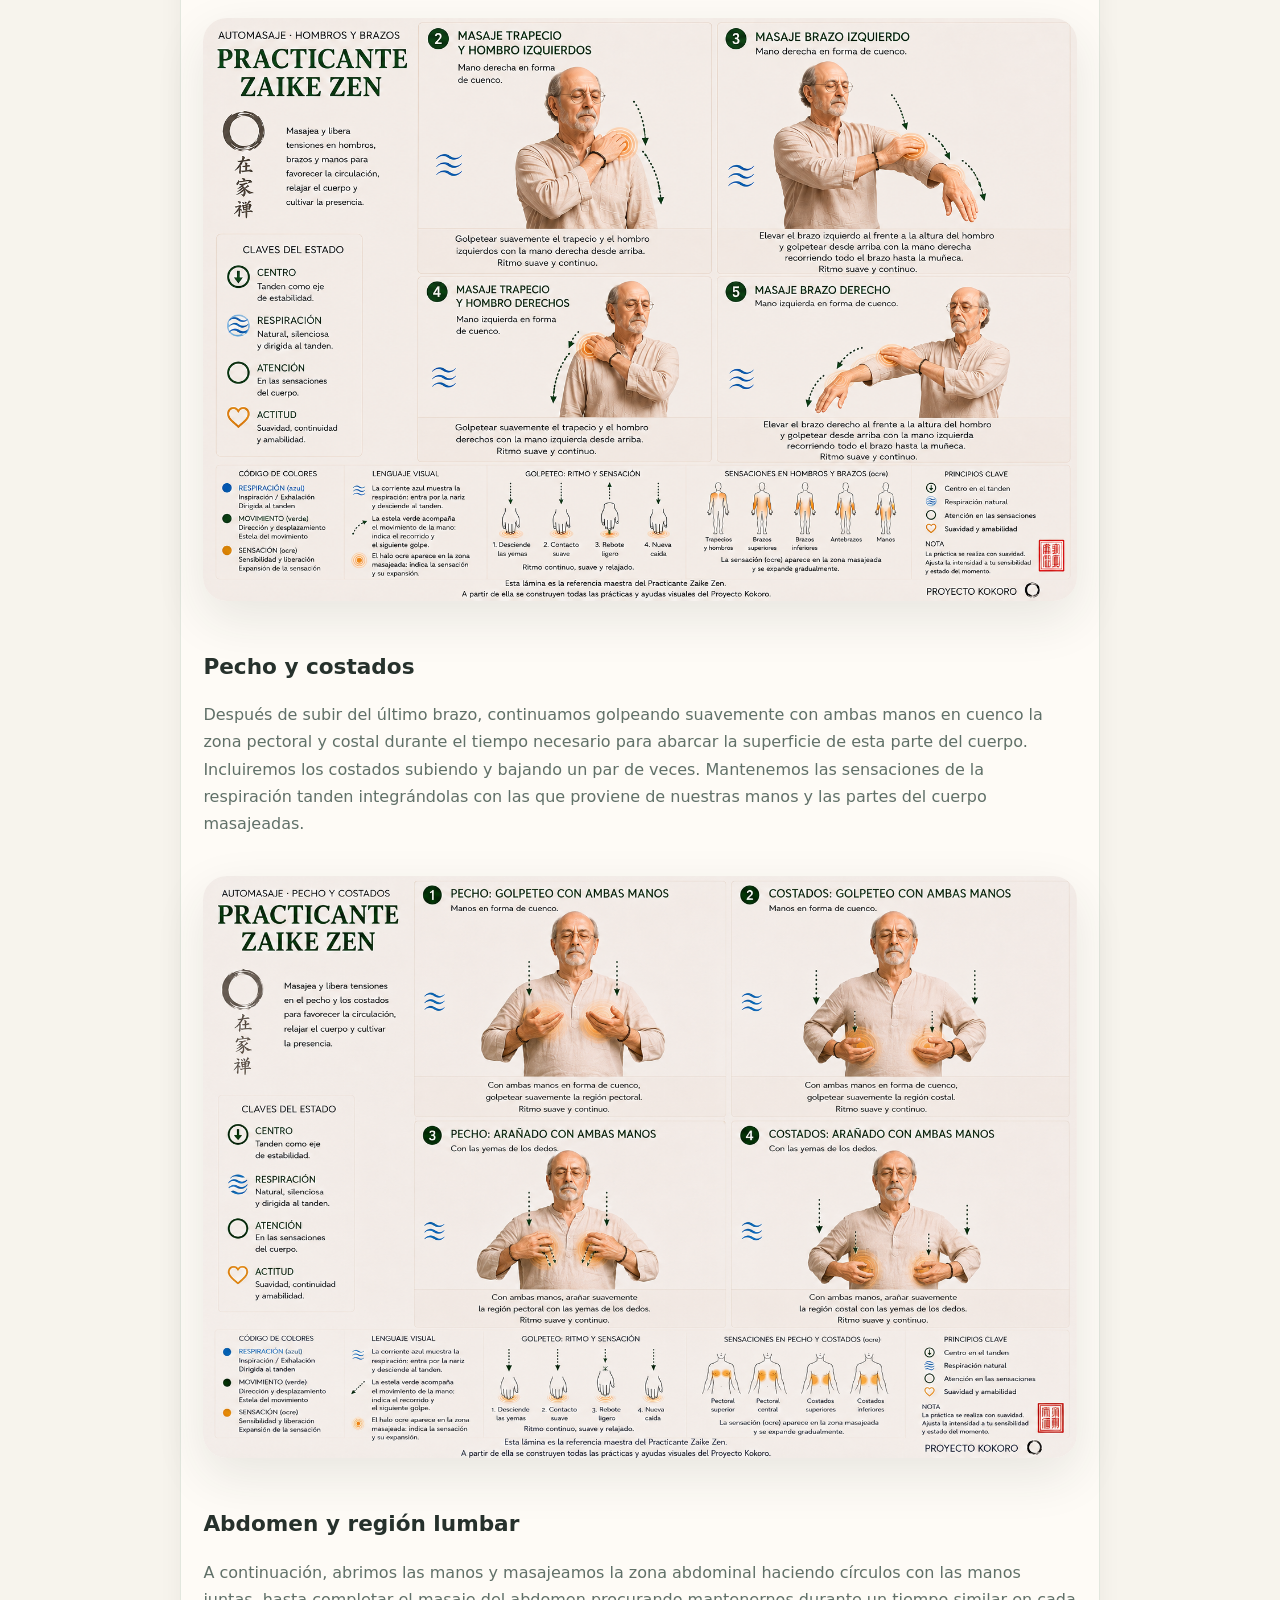
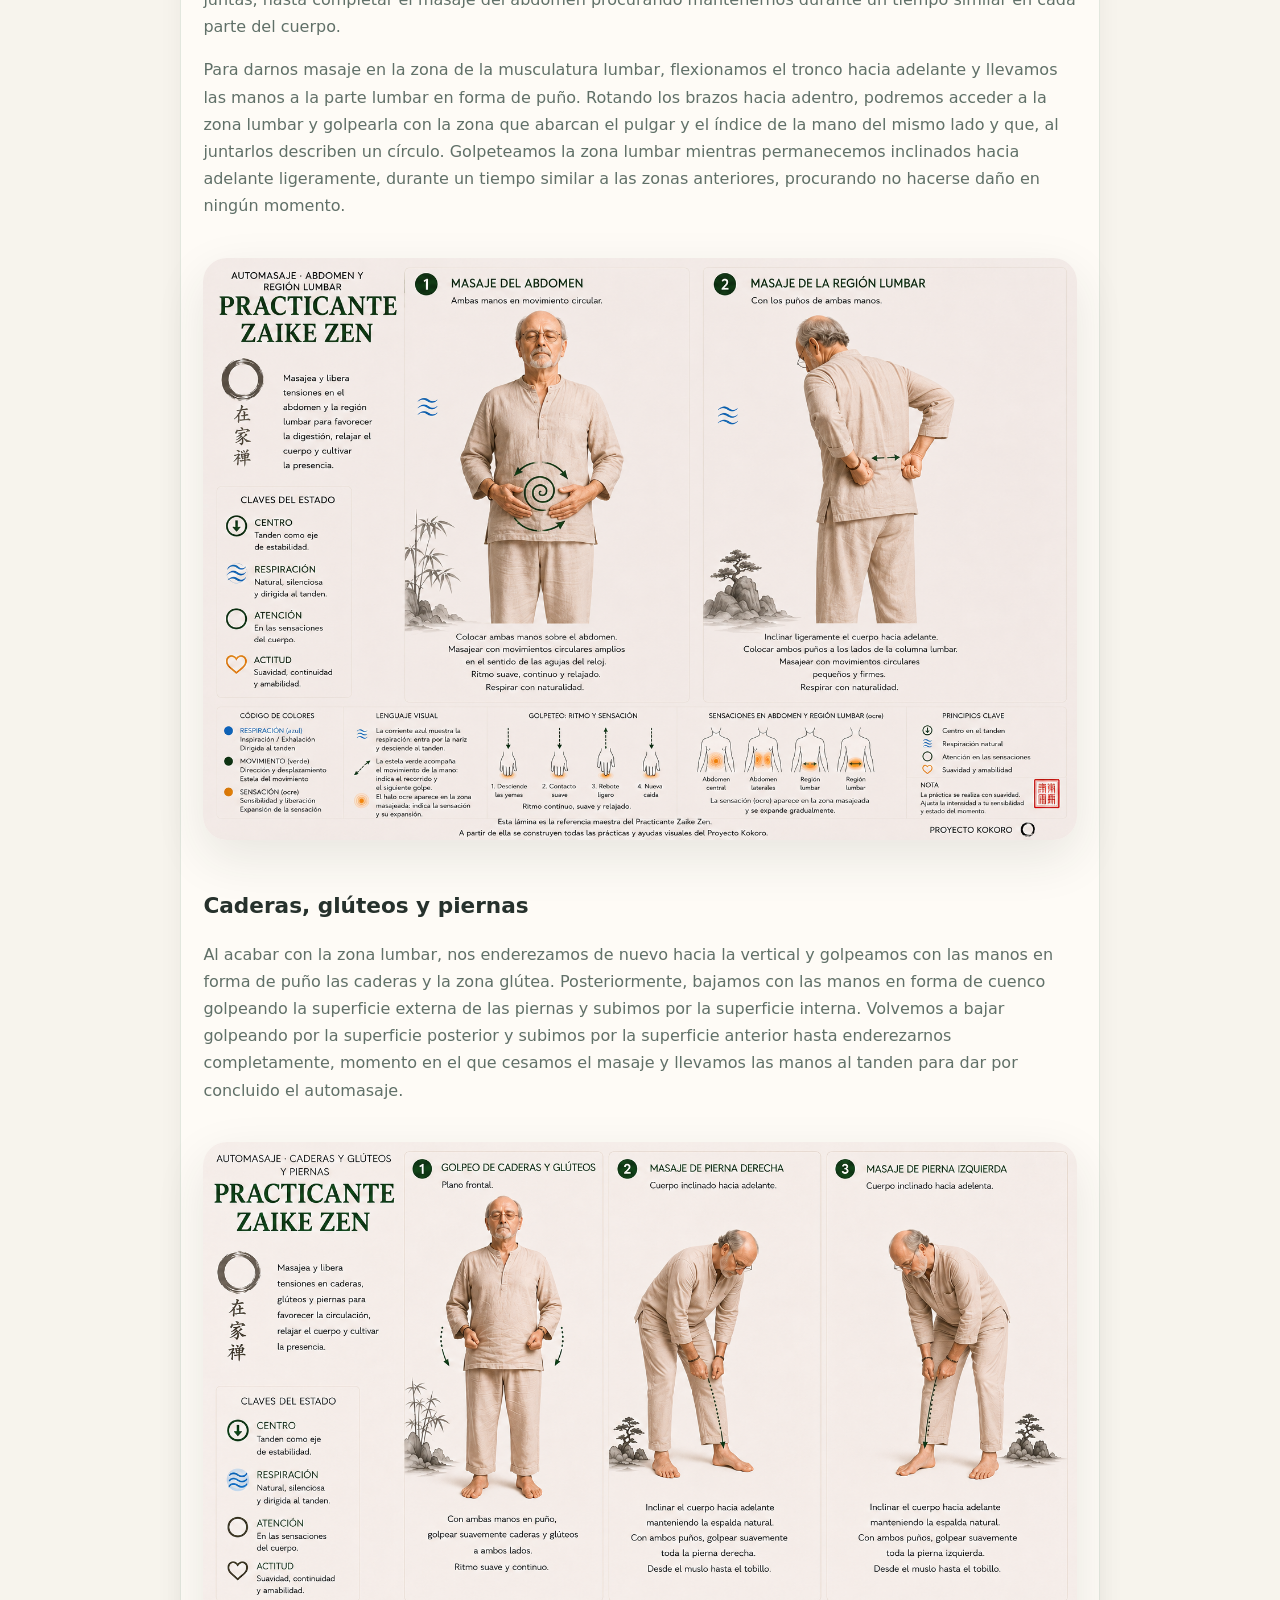
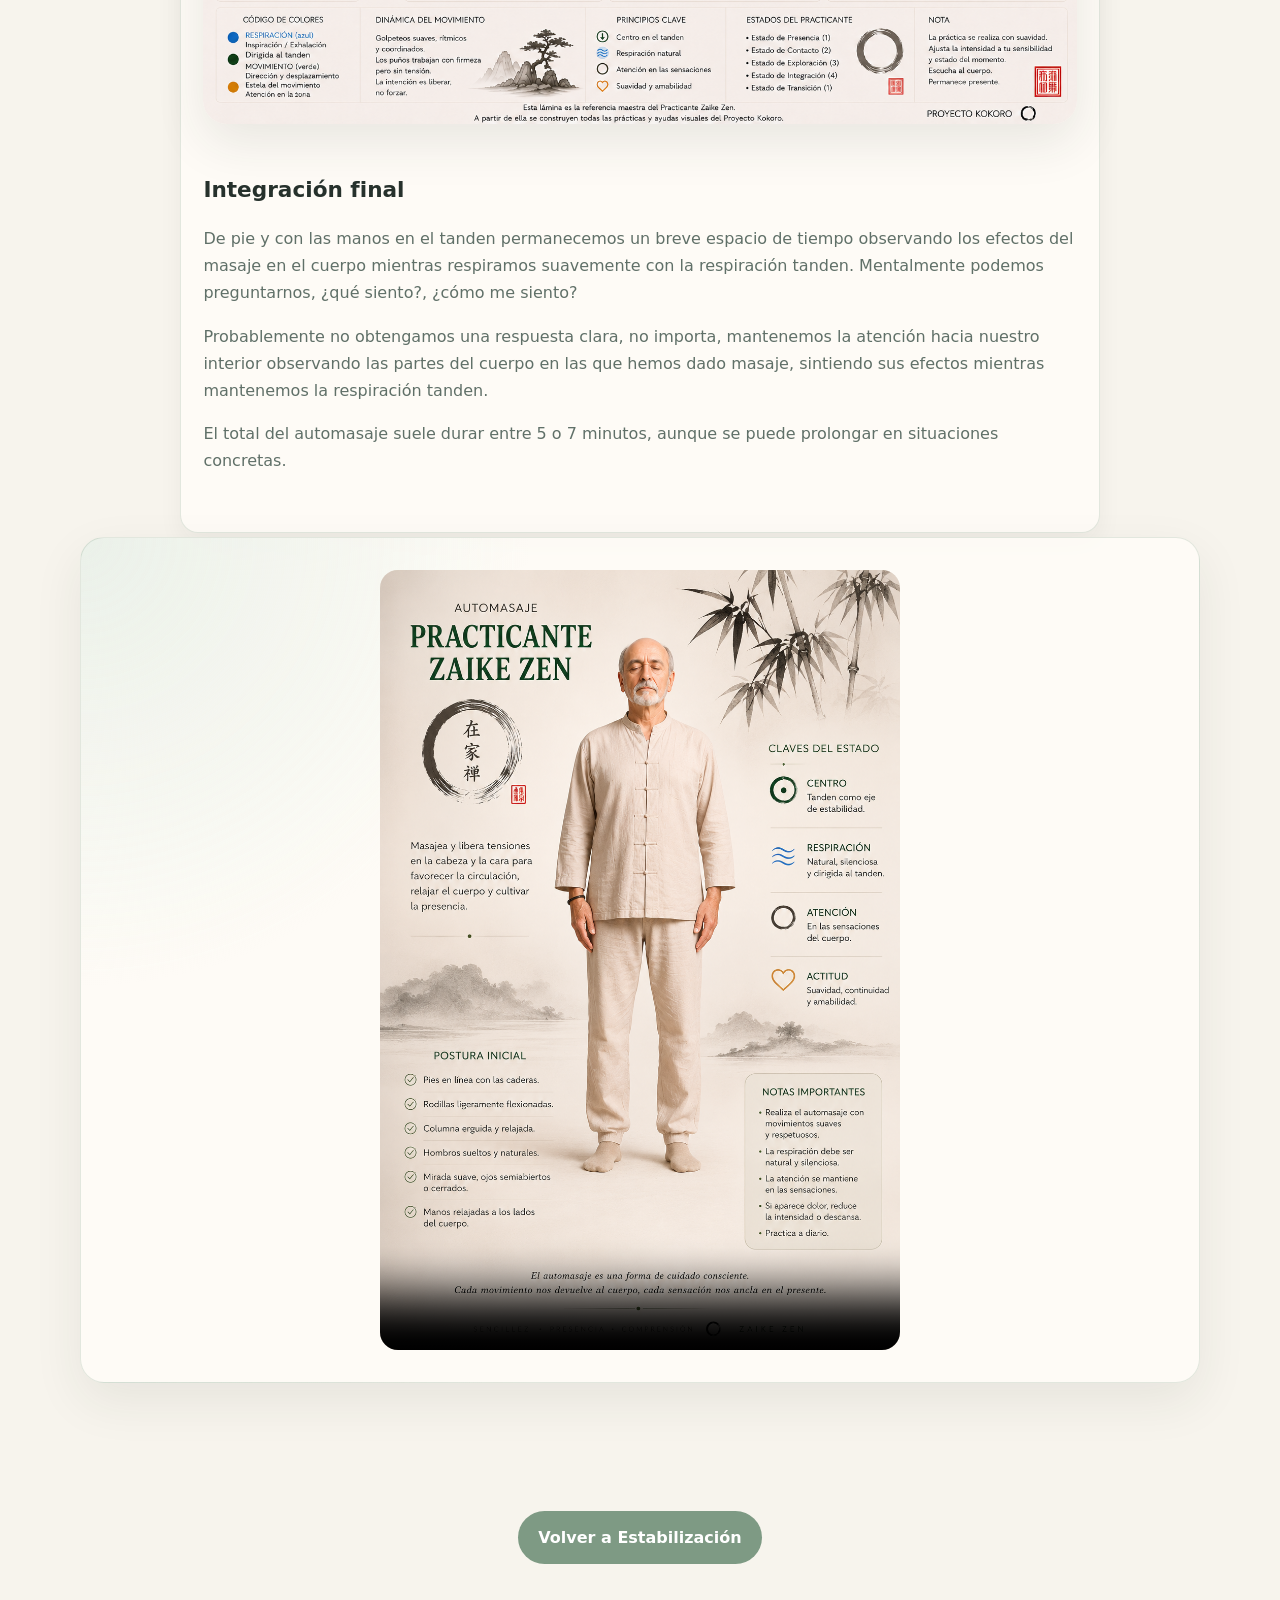
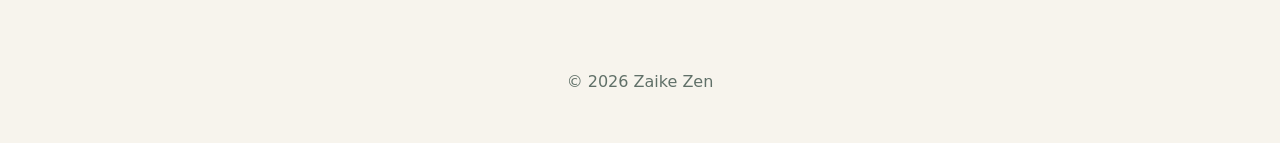
==== commit 56767459: "Añade la primera lámina/vídeo de automasaje" ====
--- a/automasaje.html
+++ b/automasaje.html
@@ -53,11 +53,36 @@
     .video-placeholder video {
       display: block;
       width: min(100%, 520px);
+      height: auto;
+      object-fit: contain;
+      margin: 0 auto;
+      border-radius: 18px;
+      background: #f5f0e7;
+    }
+
+    main > .automasaje-texto:nth-of-type(3) {
+      padding-bottom: 0;
+    }
+
+    main > .automasaje-texto:nth-of-type(3) + .section {
+      padding-top: 4px;
+    }
+
+    .video-poster-preview {
+      display: block;
+      width: min(100%, 520px);
       aspect-ratio: 9 / 16;
       object-fit: cover;
       margin: 0 auto;
       border-radius: 18px;
-      background: transparent;
+    }
+
+    .video-preparacion-texto {
+      margin: 1rem 0 0;
+      color: #607068;
+      font-size: 0.95rem;
+      font-weight: 500;
+      text-align: center;
     }
 
     .bloque-tecnica {
@@ -251,7 +276,7 @@
   <section class="section">
     <div class="video-placeholder">
       <video controls preload="metadata" poster="cartel-video-automasaje.jpg">
-        <source src="automasaje.mp4" type="video/mp4">
+        <source src="video_automasaje.mp4" type="video/mp4">
       </video>
     </div>
   </section>
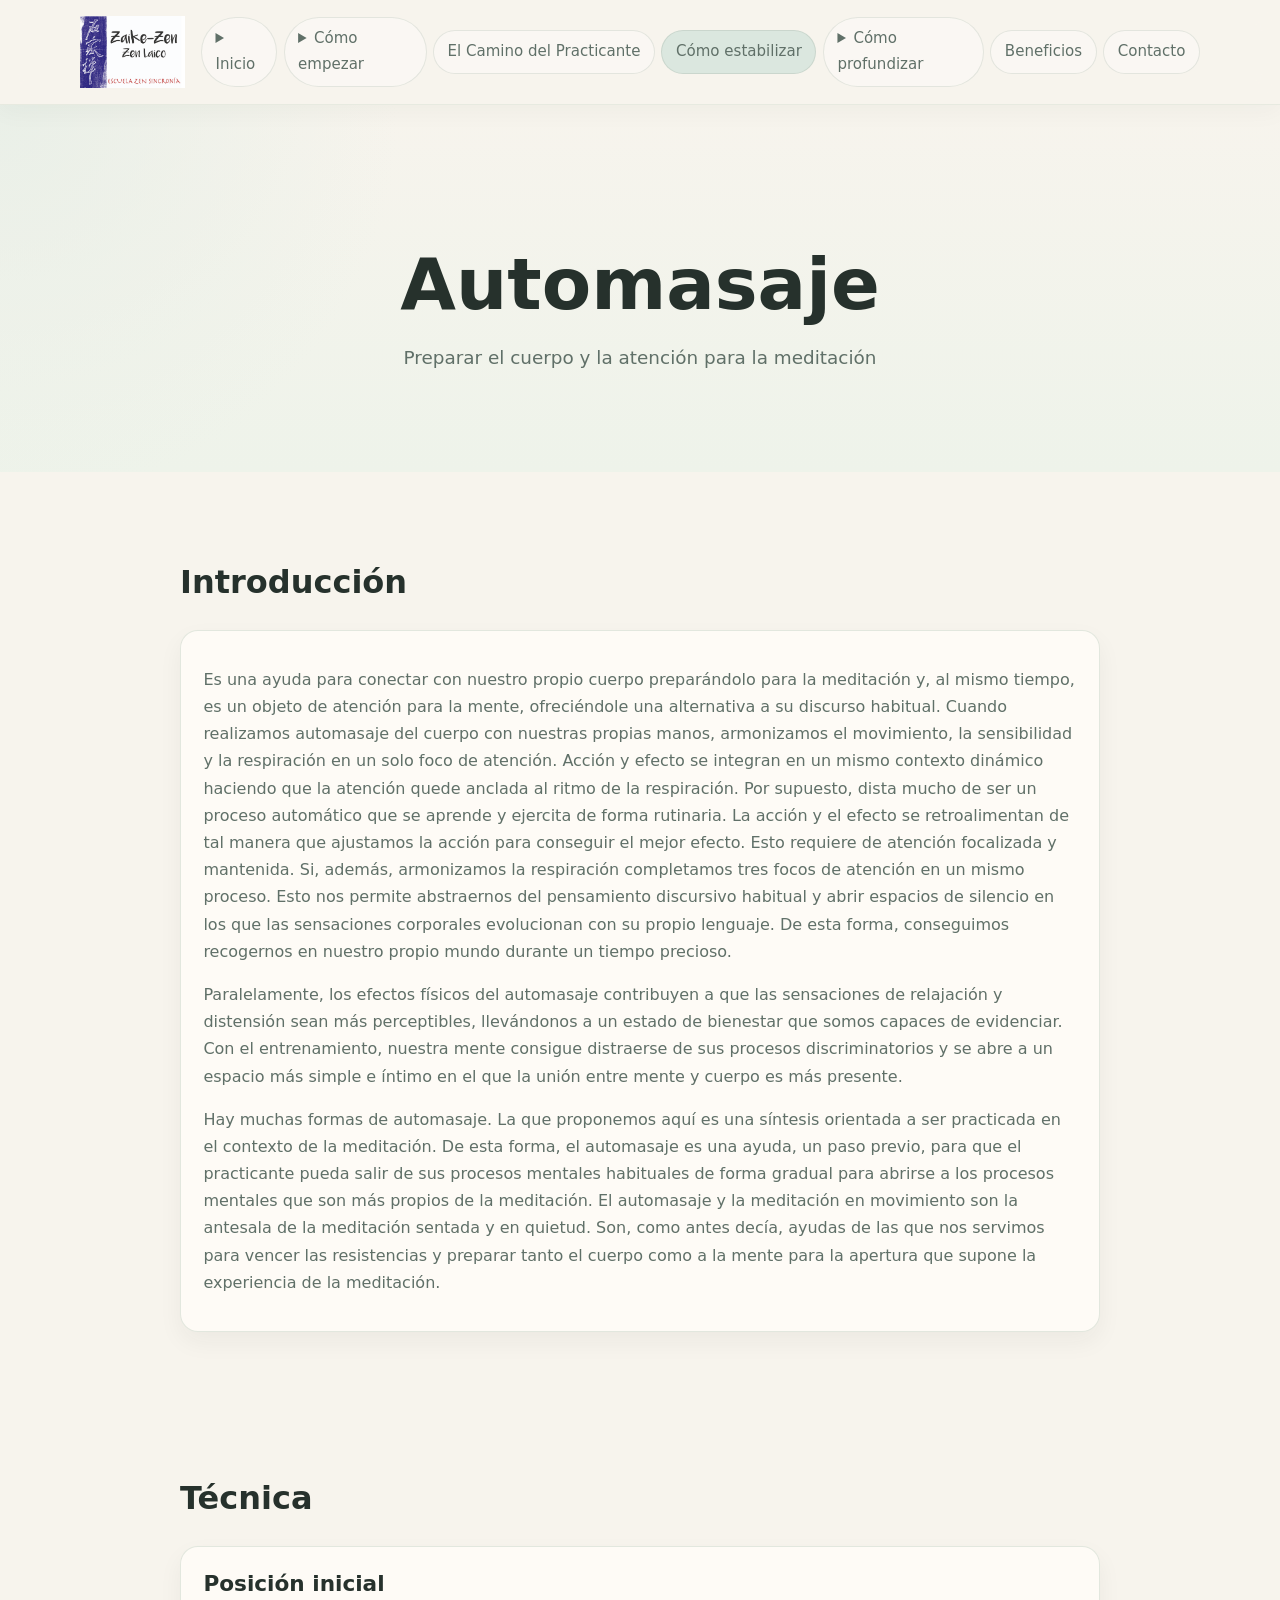
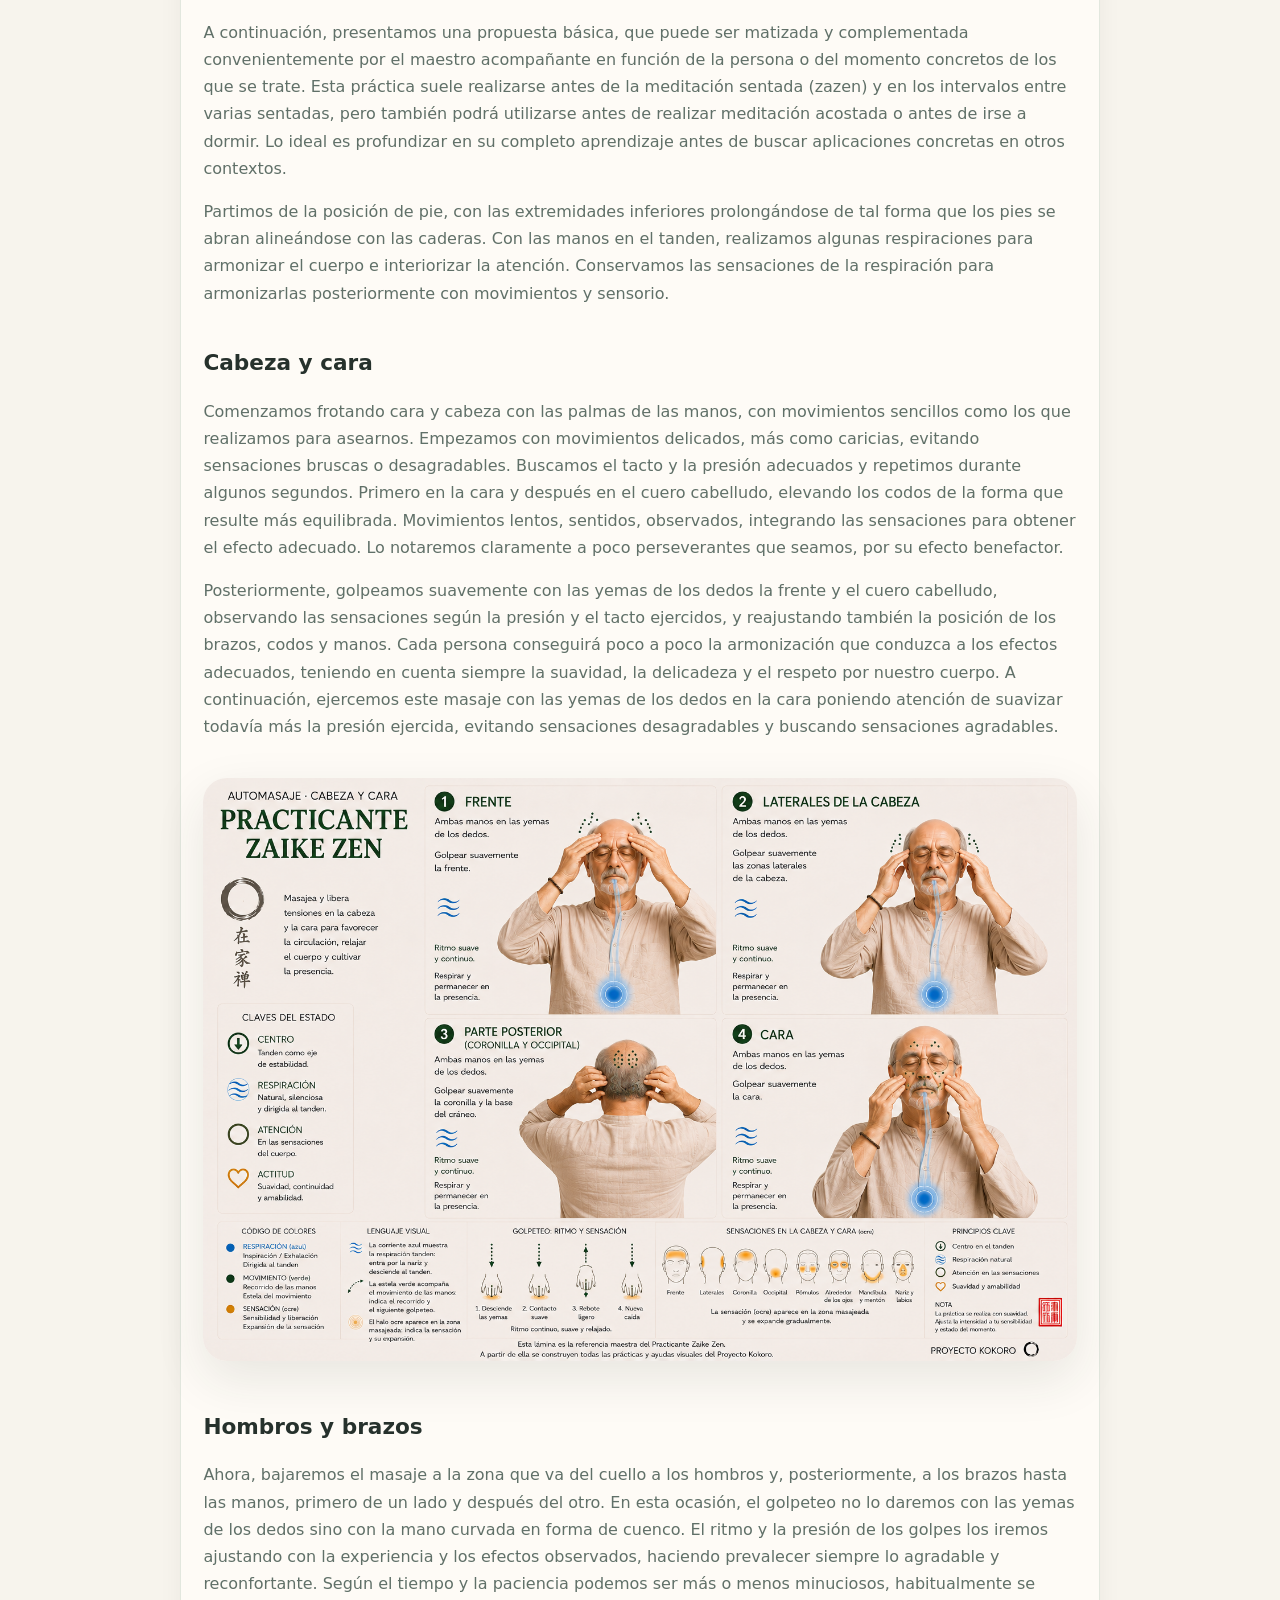
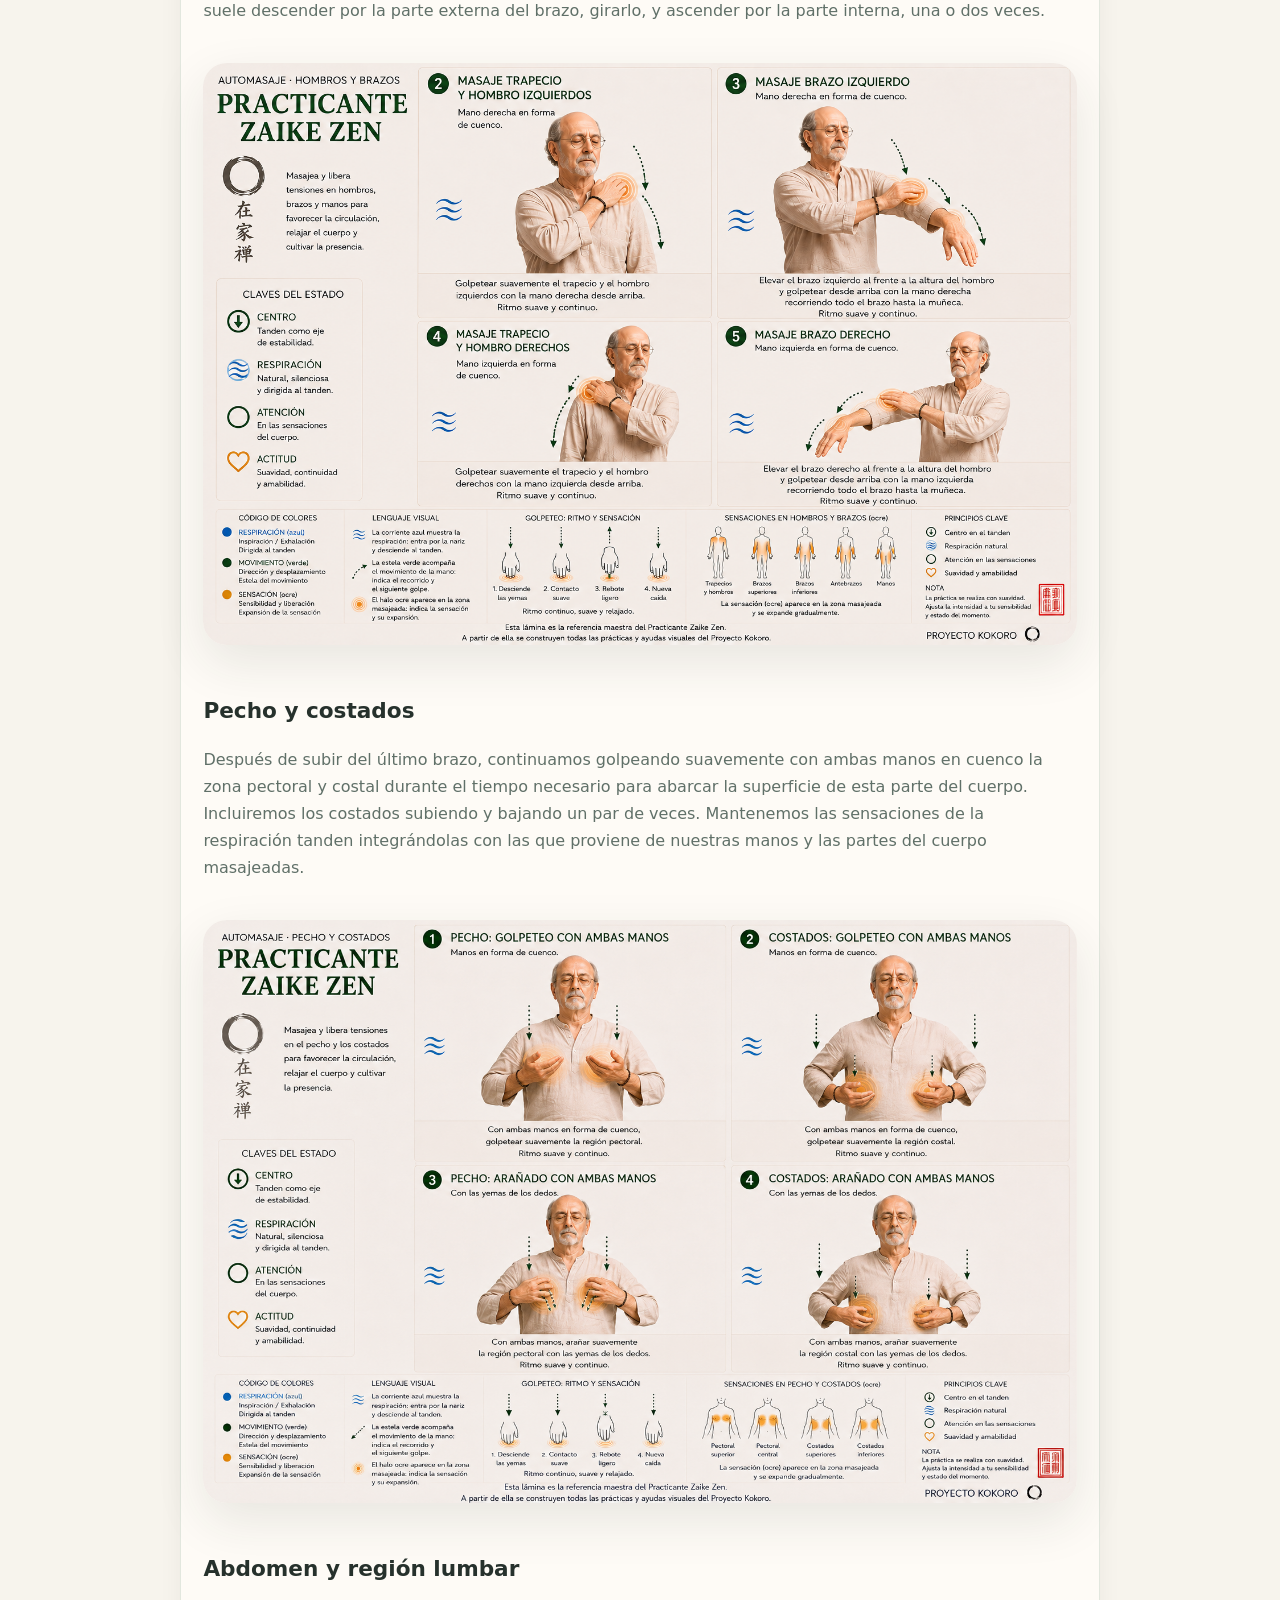
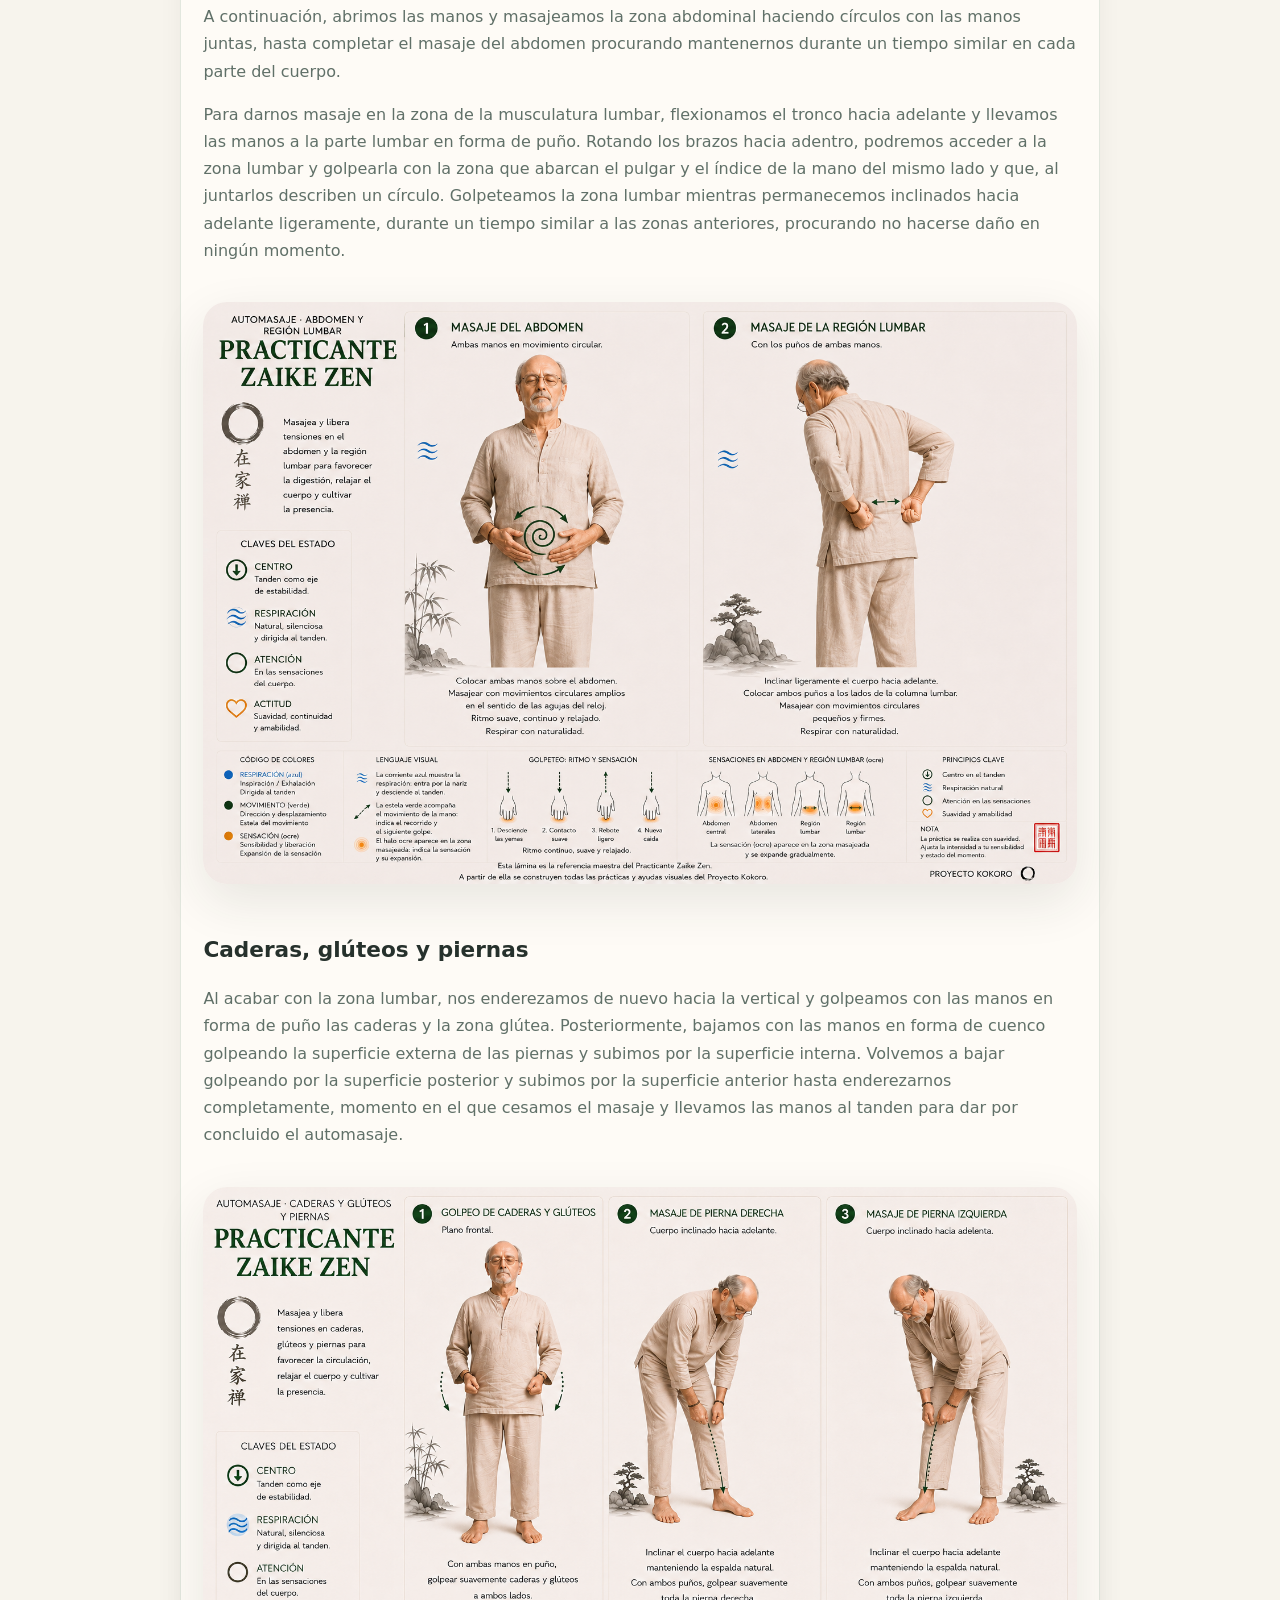
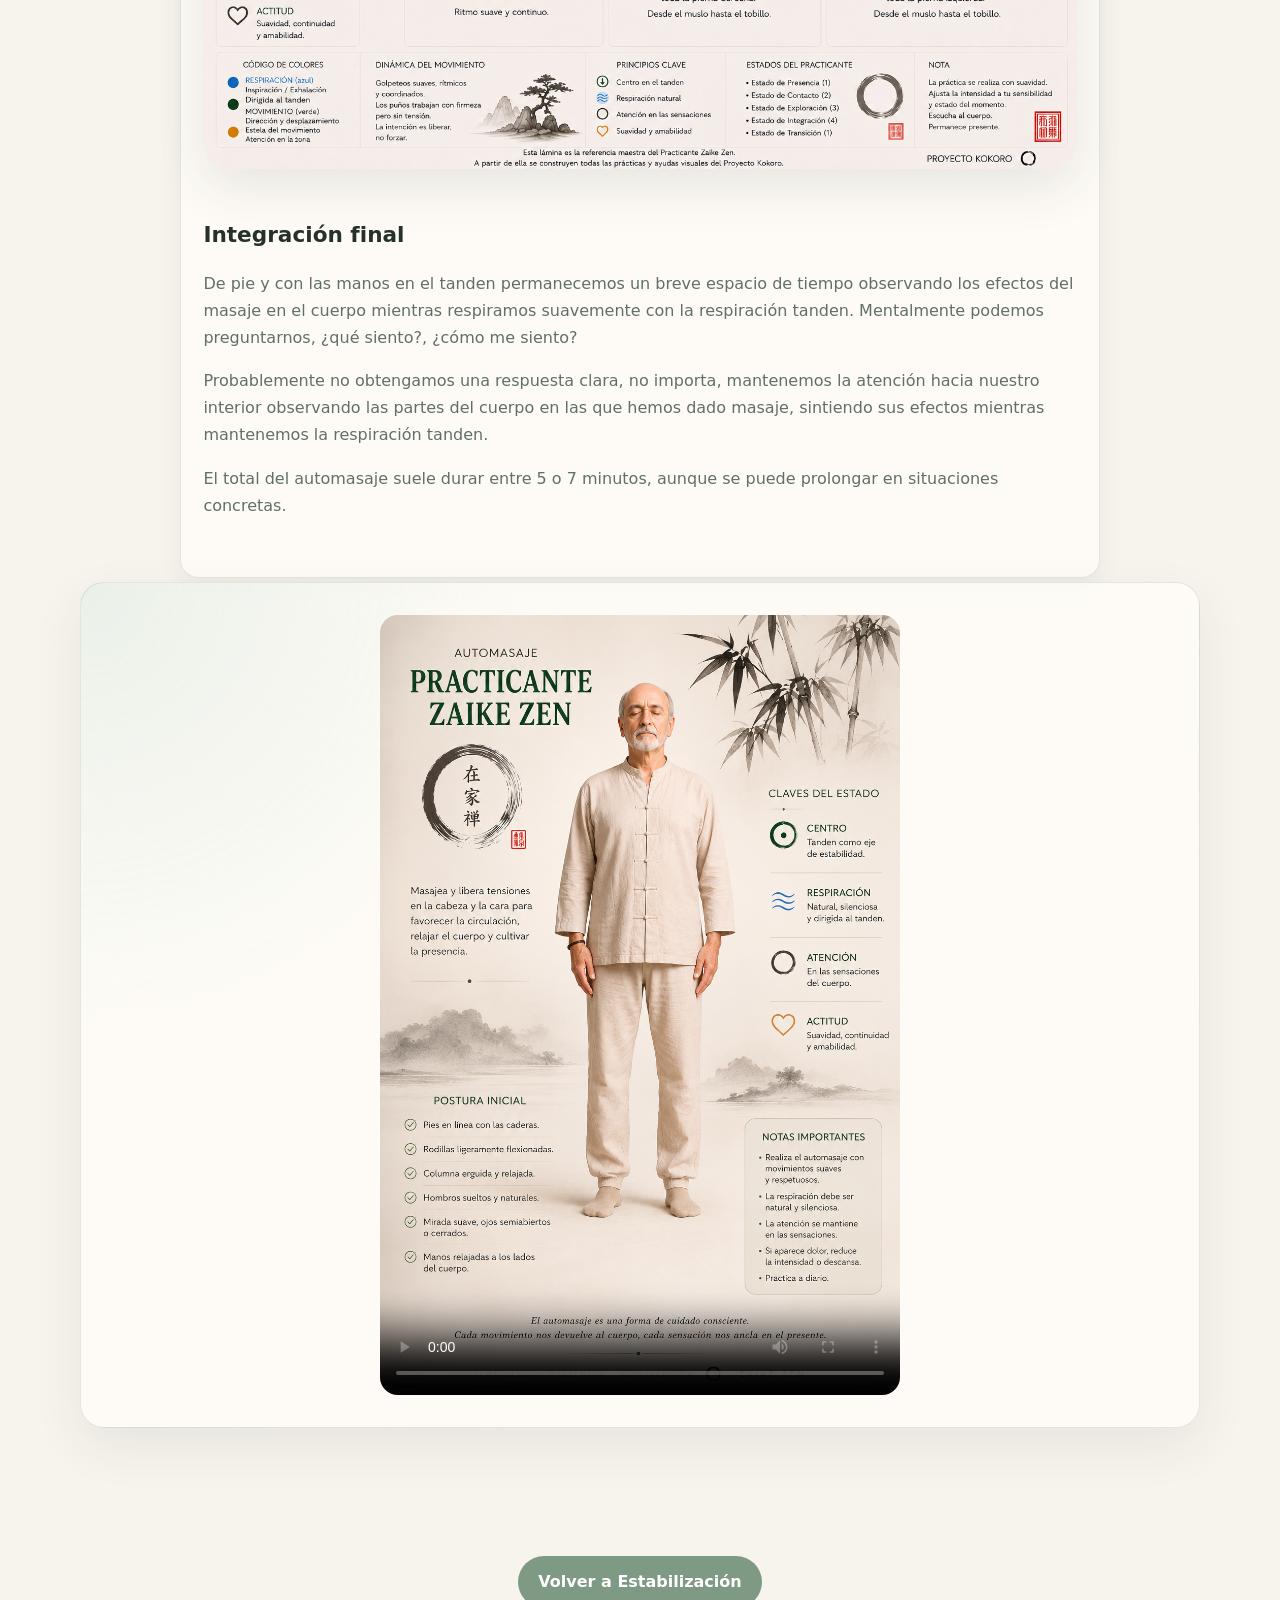
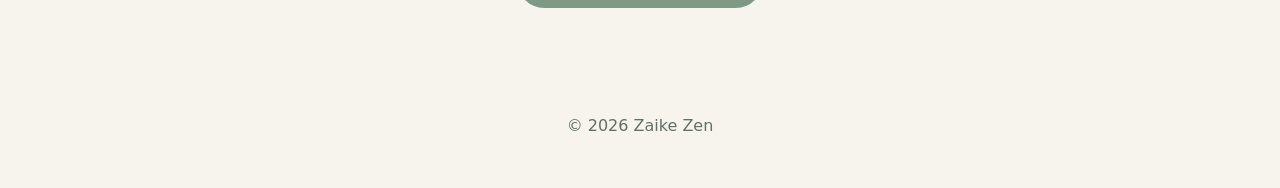
==== commit 17467cf5: "Unifica navegación de las páginas de práctica" ====
--- a/automasaje.html
+++ b/automasaje.html
@@ -11,6 +11,279 @@
   <link rel="stylesheet" href="style.css">
 
   <style>
+    .container { width: min(92%, 1120px); margin: 0 auto; }
+
+    .topbar {
+      position: sticky;
+      top: 0;
+      z-index: 20;
+      backdrop-filter: blur(14px);
+      background: rgba(247, 244, 237, 0.72);
+      border-bottom: 1px solid rgba(126, 154, 132, 0.12);
+      box-shadow: 0 6px 24px rgba(38, 49, 44, 0.04);
+    }
+
+    .nav { display: flex; align-items: center; justify-content: space-between; padding: 1rem 0; gap: 1rem; }
+
+    .brand {
+      font-weight: 800;
+      letter-spacing: 0.08em;
+      text-transform: uppercase;
+      color: #26312c;
+    }
+
+    .brand span { color: #5f7865; }
+
+    .nav-links {
+      display: flex;
+      gap: 0.4rem;
+      align-items: center;
+    }
+
+    .nav-links a.active {
+      background-color: #dbe7df;
+      font-weight: 500;
+    }
+
+    .nav-links a {
+      color: #607068;
+      font-size: 0.94rem;
+      padding: 0.5rem 0.85rem;
+      border-radius: 999px;
+      text-decoration: none;
+      white-space: nowrap;
+      transition: all 0.25s ease;
+      background: rgba(255,255,255,0.35);
+      border: 1px solid rgba(120,140,125,0.18);
+    }
+
+    .nav-links a:hover {
+      color: #5f7865;
+      background: rgba(255,255,255,0.85);
+      border-color: rgba(93,122,100,0.35);
+      box-shadow: 0 6px 18px rgba(40,60,45,0.08);
+      transform: translateY(-1px);
+    }
+
+    .nav-links a:active {
+      transform: scale(0.97);
+    }
+
+    .nav-dropdown {
+      position: relative;
+      display: inline-block;
+    }
+
+    .nav-dropdown summary {
+      cursor: pointer;
+      padding: 0.5rem 0.85rem;
+      border-radius: 999px;
+      background: rgba(255,255,255,0.35);
+      border: 1px solid rgba(120,140,125,0.18);
+      color: #607068;
+      font-size: 0.94rem;
+      transition: all 0.25s ease;
+    }
+
+    .nav-dropdown summary:hover {
+      color: #5f7865;
+      background: rgba(255,255,255,0.85);
+      border-color: rgba(93,122,100,0.35);
+      box-shadow: 0 6px 18px rgba(40,60,45,0.08);
+      transform: translateY(-1px);
+    }
+
+    .nav-dropdown ul {
+      list-style: none;
+      margin: 0;
+      padding: 0;
+      position: absolute;
+      top: 100%;
+      left: 0;
+      background: rgba(255,255,255,0.9);
+      border: 1px solid rgba(120,144,126,0.2);
+      border-radius: 12px;
+      box-shadow: 0 10px 30px rgba(38,49,44,0.08);
+      min-width: 200px;
+      z-index: 10;
+      display: none;
+    }
+
+    .nav-dropdown[open] ul {
+      display: block;
+    }
+
+    .nav-dropdown li {
+      border-bottom: 1px solid rgba(120,144,126,0.1);
+    }
+
+    .nav-dropdown li:last-child {
+      border-bottom: none;
+    }
+
+    .nav-dropdown a {
+      display: block;
+      padding: 0.75rem 1rem;
+      color: #607068;
+      text-decoration: none;
+      transition: background 0.2s ease;
+    }
+
+    .nav-dropdown a:hover {
+      background: rgba(126,154,132,0.1);
+      color: #5f7865;
+    }
+
+    .mobile-menu-toggle,
+    .mobile-menu-panel {
+      display: none;
+    }
+
+    .mobile-menu-toggle {
+      align-items: center;
+      justify-content: center;
+      padding: 0.55rem 0.9rem;
+      border-radius: 999px;
+      border: 1px solid rgba(120,140,125,0.18);
+      background: rgba(255,255,255,0.55);
+      color: #607068;
+      font: inherit;
+      font-size: 0.94rem;
+      cursor: pointer;
+      box-shadow: 0 10px 30px rgba(38,49,44,0.08);
+    }
+
+    .mobile-menu-panel {
+      width: 100%;
+      gap: 1rem;
+      padding: 1rem;
+      border: 1px solid rgba(120,144,126,0.2);
+      border-radius: 18px;
+      background: rgba(255,255,255,0.82);
+      box-shadow: 0 10px 30px rgba(38,49,44,0.08);
+    }
+
+    .mobile-menu-group {
+      display: grid;
+      gap: 0.35rem;
+    }
+
+    .mobile-menu-group p {
+      color: #5f7865;
+      font-size: 0.86rem;
+      font-weight: 700;
+      margin-bottom: 0.1rem;
+    }
+
+    .mobile-menu-panel a {
+      color: #607068;
+      padding: 0.55rem 0;
+      border-bottom: 1px solid rgba(120,144,126,0.12);
+    }
+
+    .mobile-menu-panel a:last-child {
+      border-bottom: 0;
+    }
+
+    .brand-logo {
+      display: flex;
+      align-items: center;
+      text-decoration: none;
+    }
+
+    .header-logo {
+      height: 72px;
+      width: auto;
+      display: block;
+      object-fit: contain;
+    }
+
+    @media (max-width: 640px) {
+      .nav {
+        width: min(92%, 1120px);
+        display: grid;
+        grid-template-columns: 1fr auto;
+        align-items: center;
+      }
+
+      .brand-logo {
+        grid-column: 1;
+      }
+
+      .nav-links {
+        display: none;
+      }
+
+      .mobile-menu-toggle {
+        display: inline-flex;
+        grid-column: 2;
+        justify-self: end;
+        min-height: 42px;
+        padding: 0.55rem 1rem;
+        background: rgba(255,255,255,0.72);
+        border-color: rgba(120,144,126,0.24);
+        color: #5f7865;
+        font-weight: 700;
+      }
+
+      .mobile-menu-panel.is-open {
+        display: grid;
+      }
+
+      .mobile-menu-panel {
+        grid-column: 1 / -1;
+        margin-top: 0.75rem;
+        padding: 1.1rem;
+        gap: 1.15rem;
+        border-radius: 22px;
+        background: rgba(255,253,248,0.92);
+        border: 1px solid rgba(120,144,126,0.18);
+        box-shadow: 0 18px 44px rgba(38,49,44,0.1);
+        backdrop-filter: blur(12px);
+      }
+
+      .mobile-menu-group {
+        gap: 0.2rem;
+        padding-bottom: 0.85rem;
+        border-bottom: 1px solid rgba(120,144,126,0.12);
+      }
+
+      .mobile-menu-group:last-child {
+        padding-bottom: 0;
+        border-bottom: 0;
+      }
+
+      .mobile-menu-group p {
+        margin-bottom: 0.35rem;
+        font-size: 0.78rem;
+        letter-spacing: 0.08em;
+        text-transform: uppercase;
+        color: rgba(95,120,101,0.9);
+      }
+
+      .mobile-menu-panel a {
+        padding: 0.62rem 0.2rem;
+        border-bottom: 0;
+        color: #2f3a34;
+        line-height: 1.35;
+      }
+
+      .mobile-menu-panel a:active {
+        color: #5f7865;
+        transform: scale(0.99);
+      }
+
+      .nav-dropdown ul {
+        position: static;
+        width: 100%;
+        min-width: none;
+      }
+
+      .header-logo {
+        height: 58px;
+      }
+    }
+
     .automasaje-texto {
       max-width: 920px;
     }
@@ -173,19 +446,87 @@
 
 <body>
 
-<header>
-  <nav class="navbar">
-    <a href="index.html" class="logo">Zaike Zen</a>
-
-    <ul class="nav-links">
-      <li><a href="index.html">Inicio</a></li>
-      <li><a href="como-empezar-a-meditar.html">Cómo empezar</a></li>
-      <li><a href="camino-del-practicante.html">El Camino del Practicante</a></li>
-      <li><a href="como-estabilizar.html" class="active">Estabilización</a></li>
-      <li><a href="cuanto-tiempo-meditar-al-dia.html">Tiempo de práctica</a></li>
-      <li><a href="beneficios-meditacion.html">Beneficios</a></li>
-    </ul>
-  </nav>
+<header class="topbar">
+  <div class="container nav">
+    <a href="index.html#inicio" class="brand brand-logo" aria-label="Zaike Zen">
+      <img src="Imagen-zaike-zen.jpg"
+           alt="Zaike Zen - Zen laico"
+           class="header-logo">
+    </a>
+    <nav class="nav-links">
+      <details class="nav-dropdown">
+        <summary>Inicio</summary>
+        <ul>
+          <li><a href="index.html#inicio">Inicio</a></li>
+          <li><a href="index.html#que-es-meditar">Qué es meditar</a></li>
+          <li><a href="index.html#zen">Qué es Zaike Zen</a></li>
+        </ul>
+      </details>
+
+      <details class="nav-dropdown">
+        <summary>Cómo empezar</summary>
+        <ul>
+          <li><a href="index.html#rutina-sugerida">Rutina sugerida</a></li>
+          <li><a href="como-empezar-a-meditar.html">Empezar desde cero</a></li>
+          <li><a href="cuanto-tiempo-meditar-al-dia.html">Cuánto tiempo meditar</a></li>
+          <li><a href="index.html#meditaciones">Consignas básicas</a></li>
+          <li><a href="index.html#postura-sentada">Postura sentada</a></li>
+          <li><a href="index.html#respiracion-tanden">Respiración Tanden</a></li>
+          <li><a href="index.html#atencion">Atención</a></li>
+        </ul>
+      </details>
+
+      <a href="camino-del-practicante.html">El Camino del Practicante</a>
+      <a href="como-estabilizar.html" class="active">Cómo estabilizar</a>
+      <details class="nav-dropdown">
+        <summary>Cómo profundizar</summary>
+        <ul>
+          <li><a href="index.html#textos">Impermanencia y realidad</a></li>
+          <li><a href="index.html#textos">Vacuidad y no dualidad</a></li>
+          <li><a href="index.html#textos">Patrones y transformación</a></li>
+          <li><a href="index.html#textos">Compasión y acción</a></li>
+        </ul>
+      </details>
+
+      <a href="beneficios-meditacion.html">Beneficios</a>
+      <a href="index.html#contacto">Contacto</a>
+    </nav>
+    <button class="mobile-menu-toggle" type="button" aria-expanded="false" aria-controls="mobile-menu-panel">Menú</button>
+    <nav class="mobile-menu-panel" id="mobile-menu-panel" aria-label="Menú móvil">
+      <div class="mobile-menu-group">
+        <p>Inicio</p>
+        <a href="index.html#inicio">Inicio</a>
+        <a href="index.html#que-es-meditar">Qué es meditar</a>
+        <a href="index.html#zen">Qué es Zaike Zen</a>
+      </div>
+
+      <div class="mobile-menu-group">
+        <p>Cómo empezar</p>
+        <a href="index.html#rutina-sugerida">Rutina sugerida</a>
+        <a href="como-empezar-a-meditar.html">Empezar desde cero</a>
+        <a href="cuanto-tiempo-meditar-al-dia.html">Cuánto tiempo meditar</a>
+        <a href="index.html#meditaciones">Consignas básicas</a>
+        <a href="index.html#postura-sentada">Postura sentada</a>
+        <a href="index.html#respiracion-tanden">Respiración Tanden</a>
+        <a href="index.html#atencion">Atención</a>
+      </div>
+      <a href="camino-del-practicante.html">El Camino del Practicante</a>
+      <a href="como-estabilizar.html" class="active">Cómo estabilizar</a>
+
+      <div class="mobile-menu-group">
+        <p>Profundizar</p>
+        <a href="index.html#textos">Impermanencia y realidad</a>
+        <a href="index.html#textos">Vacuidad y no dualidad</a>
+        <a href="index.html#textos">Patrones y transformación</a>
+        <a href="index.html#textos">Compasión y acción</a>
+      </div>
+
+      <div class="mobile-menu-group">
+        <a href="beneficios-meditacion.html">Beneficios</a>
+        <a href="index.html#contacto">Contacto</a>
+      </div>
+    </nav>
+  </div>
 </header>
 
 <main>
@@ -291,5 +632,27 @@
   <p>&copy; 2026 Zaike Zen</p>
 </footer>
 
+<script>
+  const mobileMenuToggle = document.querySelector('.mobile-menu-toggle');
+  const mobileMenuPanel = document.querySelector('.mobile-menu-panel');
+
+  const closeMobileMenu = () => {
+    if (!mobileMenuToggle || !mobileMenuPanel) return;
+    mobileMenuPanel.classList.remove('is-open');
+    mobileMenuToggle.setAttribute('aria-expanded', 'false');
+  };
+
+  if (mobileMenuToggle && mobileMenuPanel) {
+    mobileMenuToggle.addEventListener('click', () => {
+      const isOpen = mobileMenuPanel.classList.toggle('is-open');
+      mobileMenuToggle.setAttribute('aria-expanded', String(isOpen));
+    });
+
+    mobileMenuPanel.querySelectorAll('a').forEach(link => {
+      link.addEventListener('click', closeMobileMenu);
+    });
+  }
+</script>
+
 </body>
 </html>
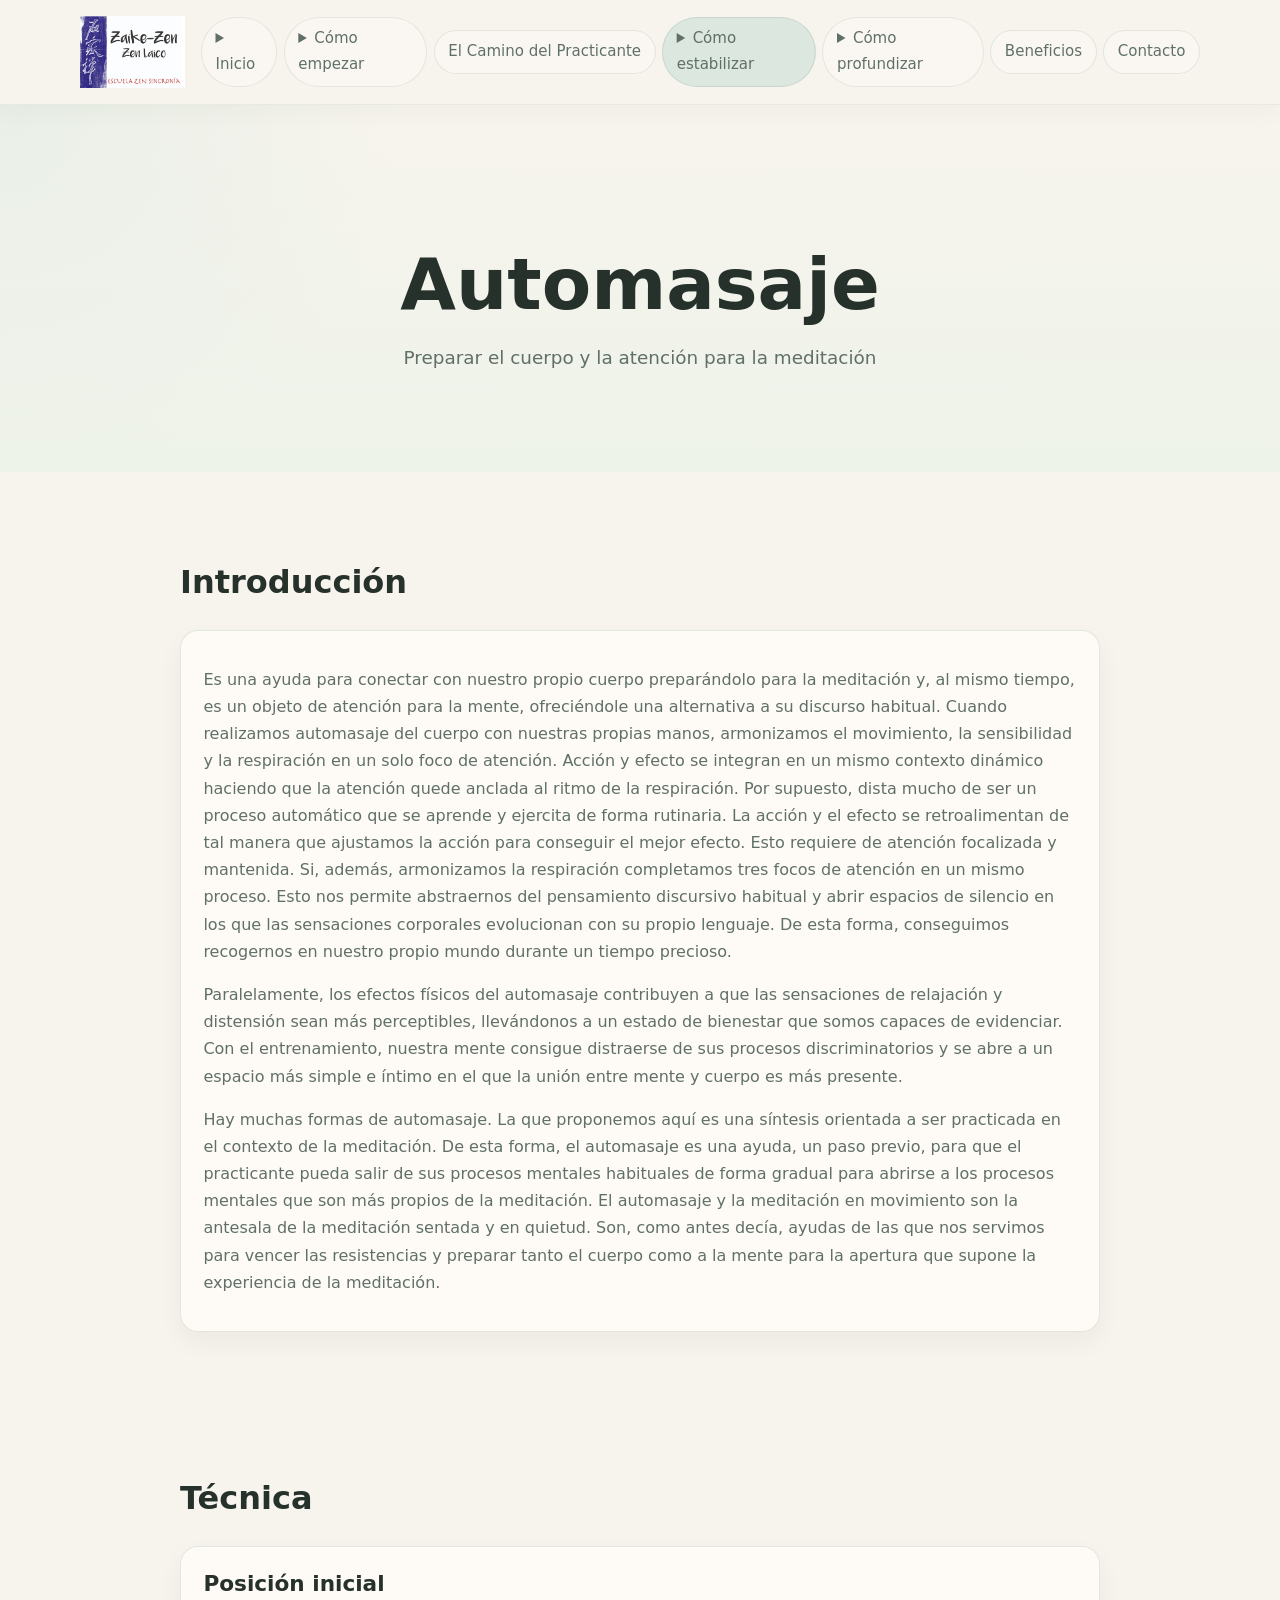
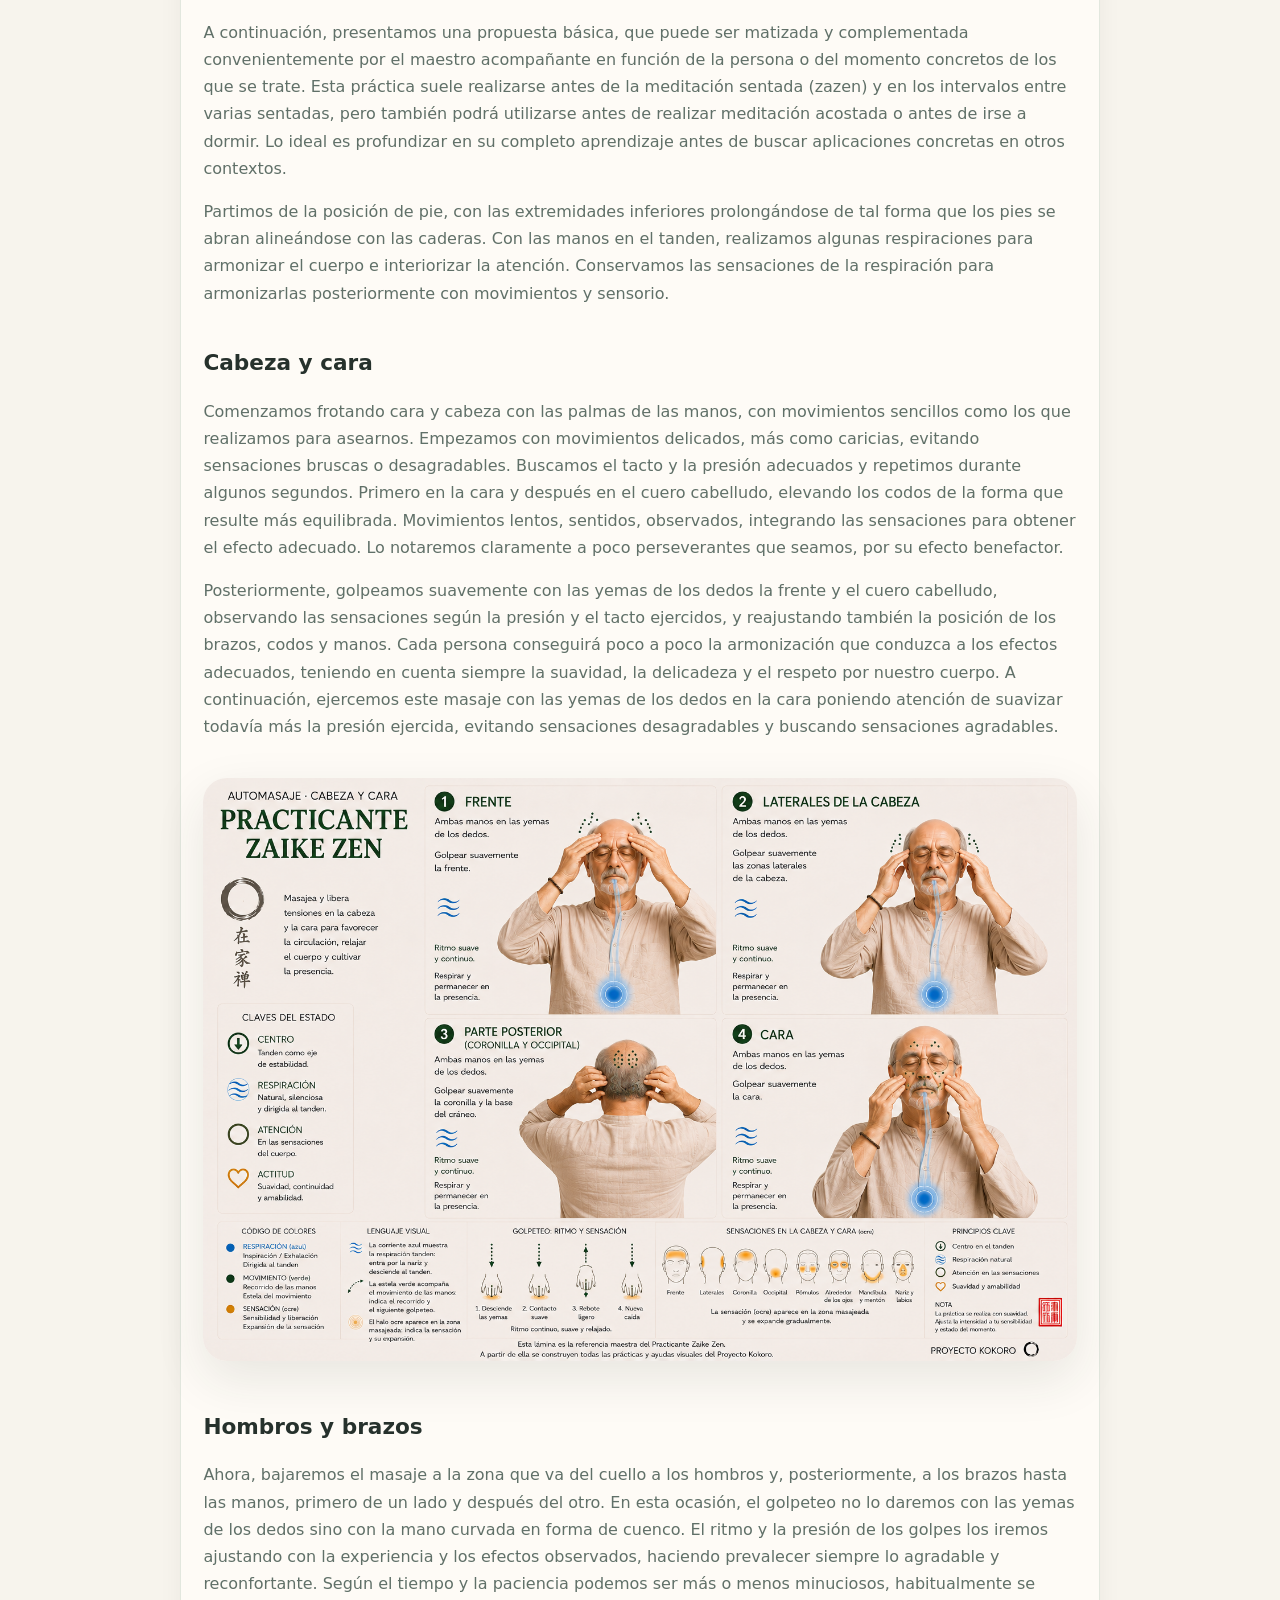
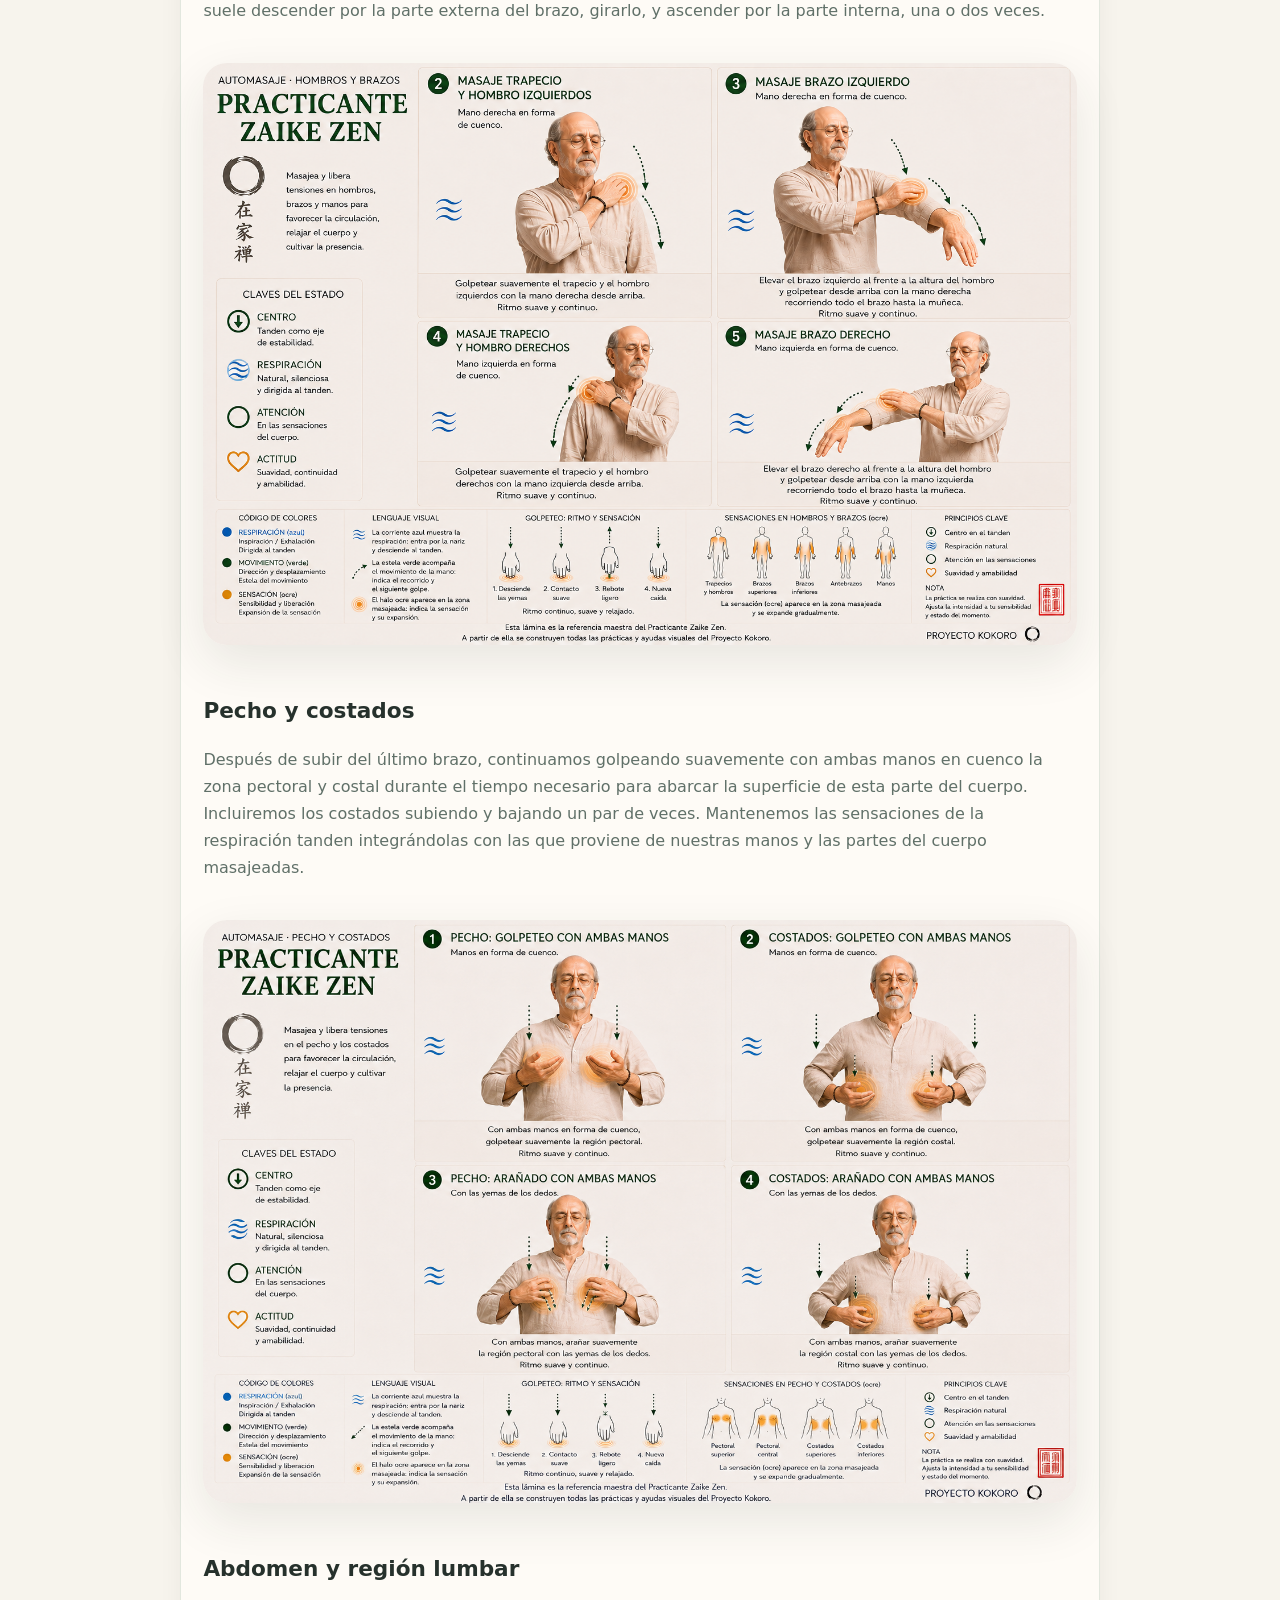
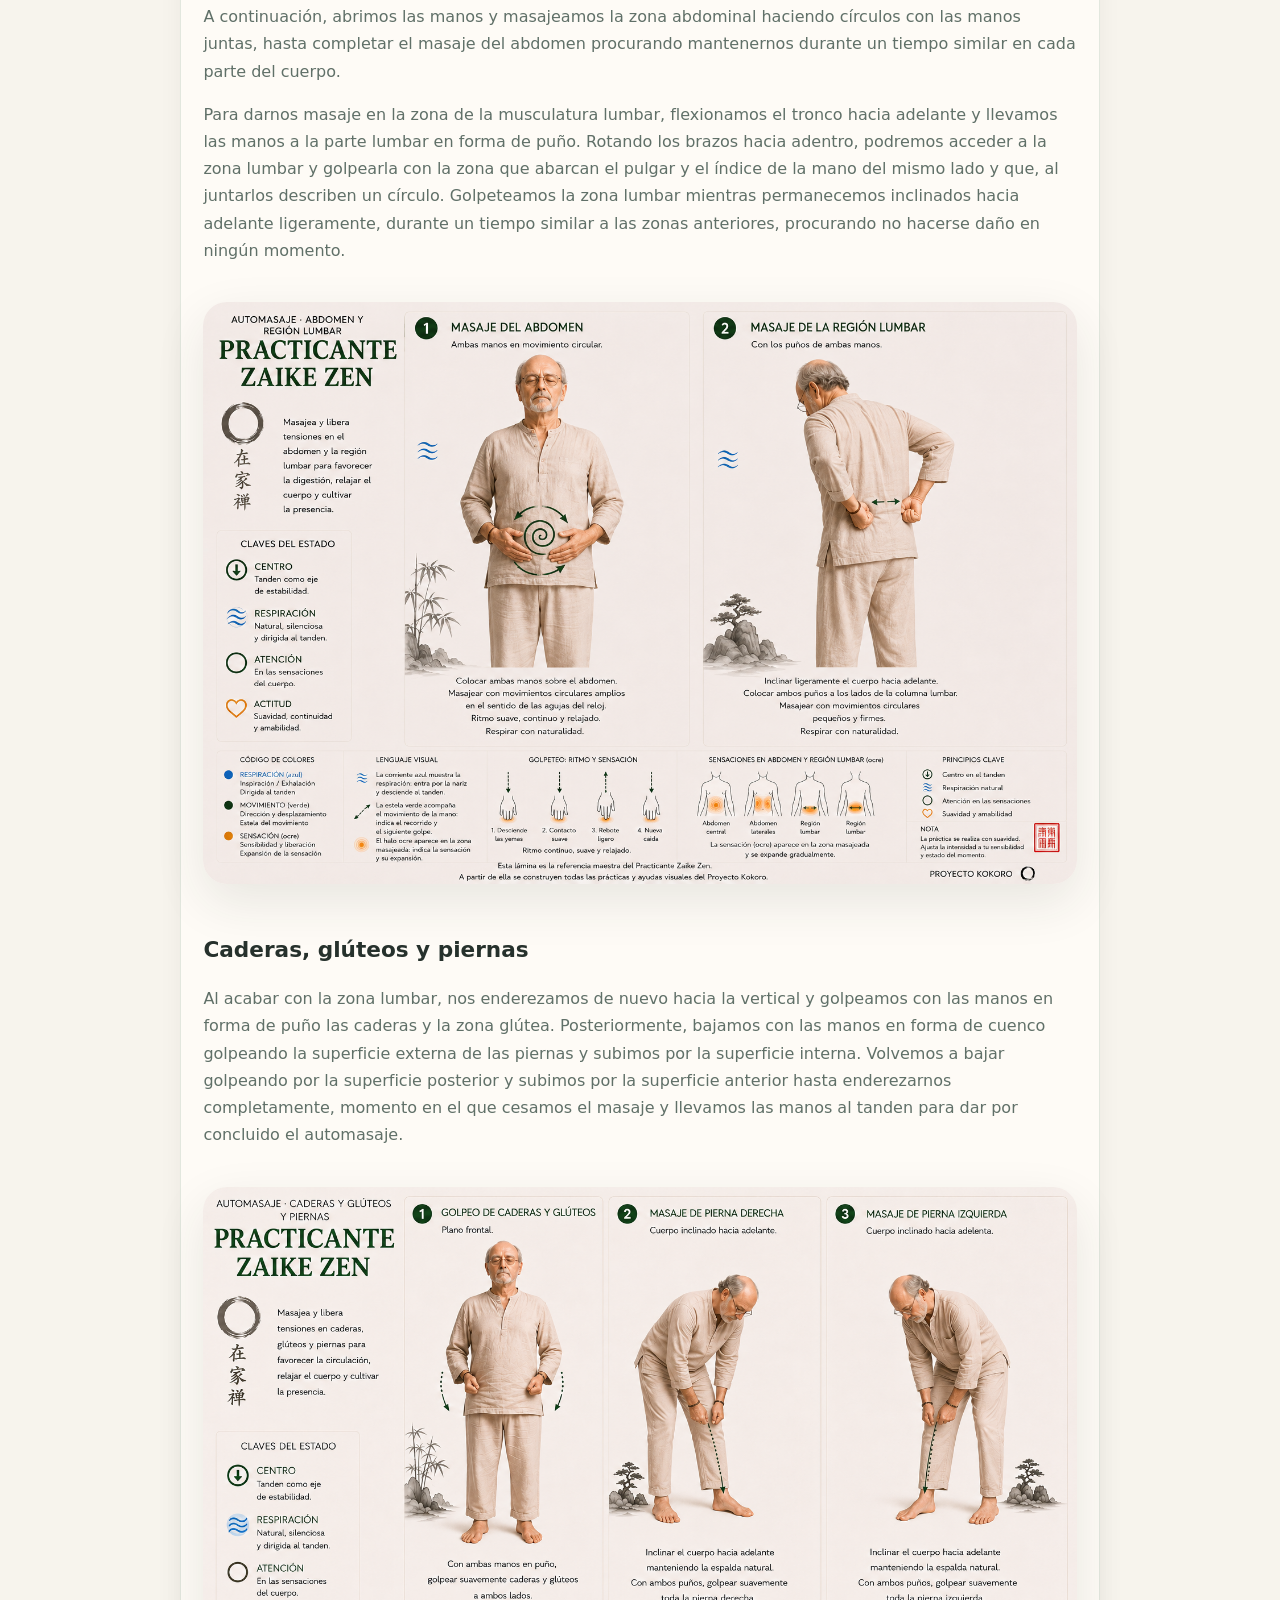
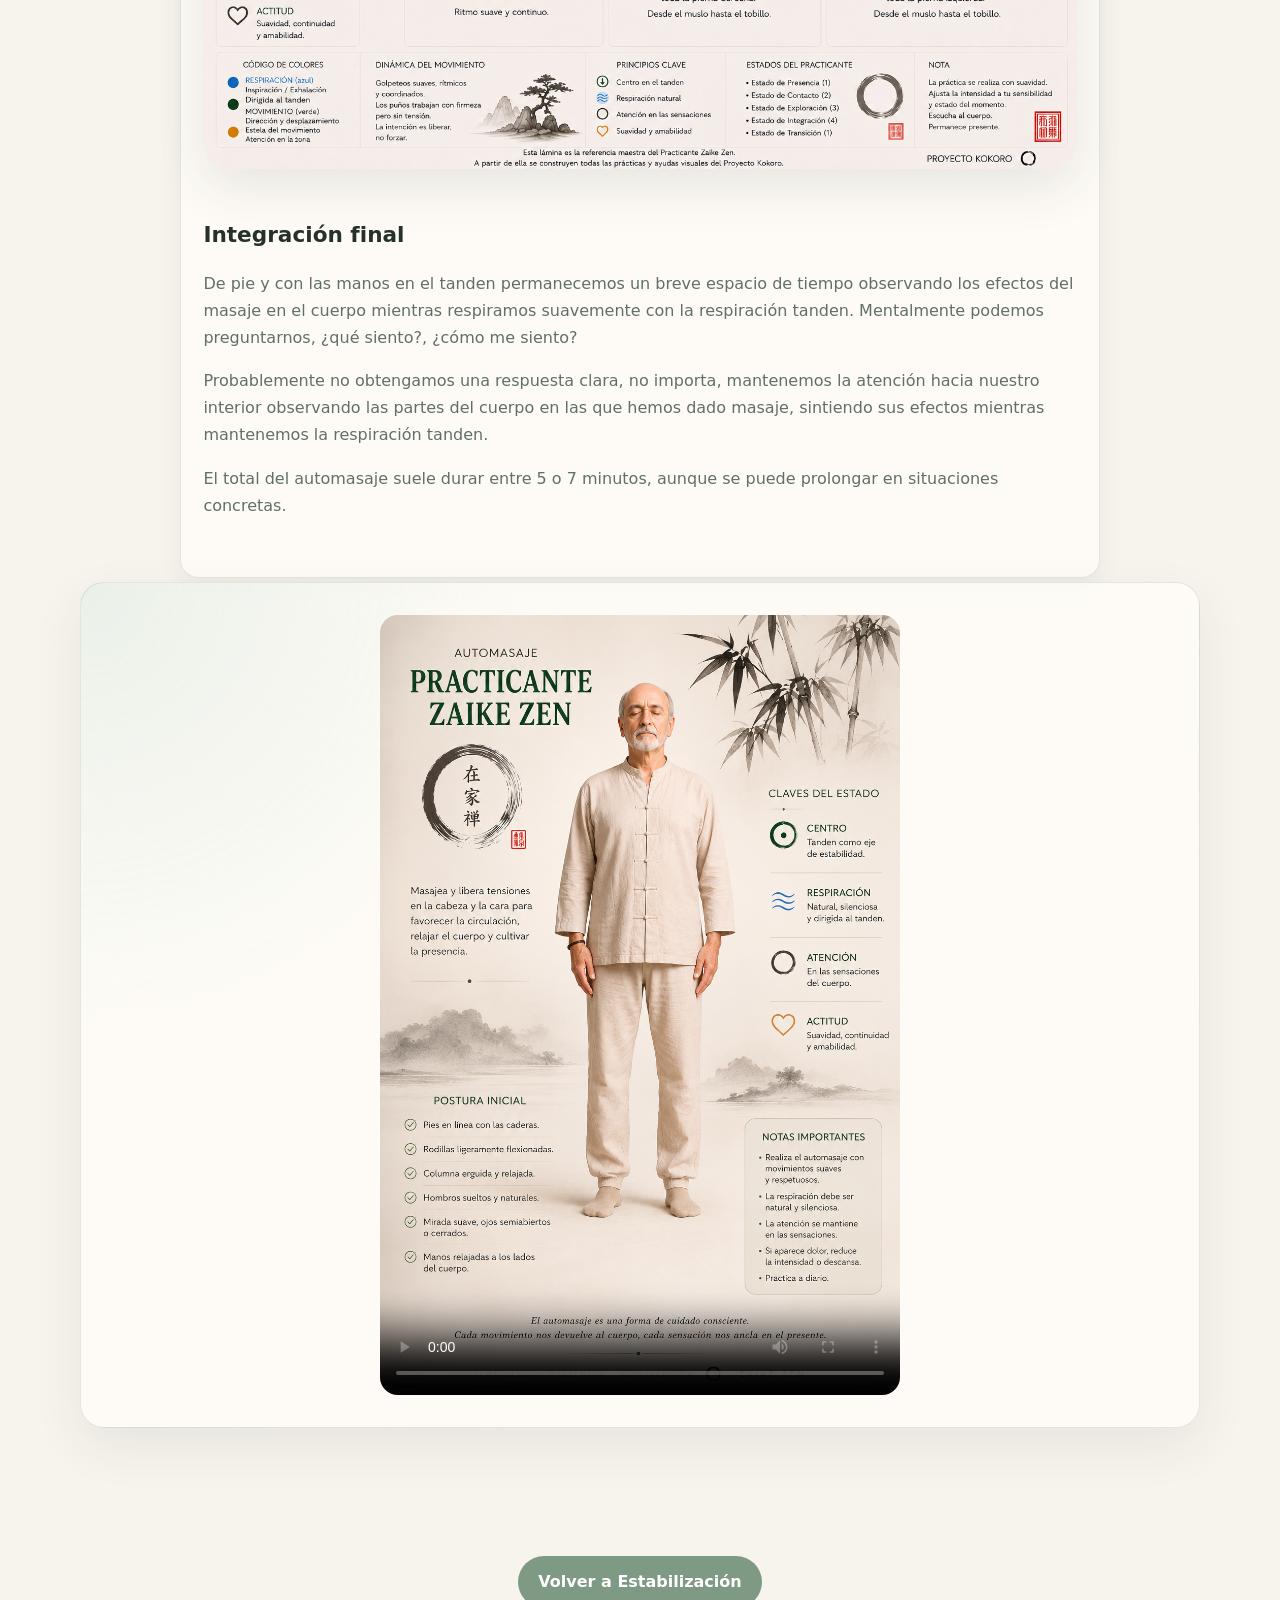
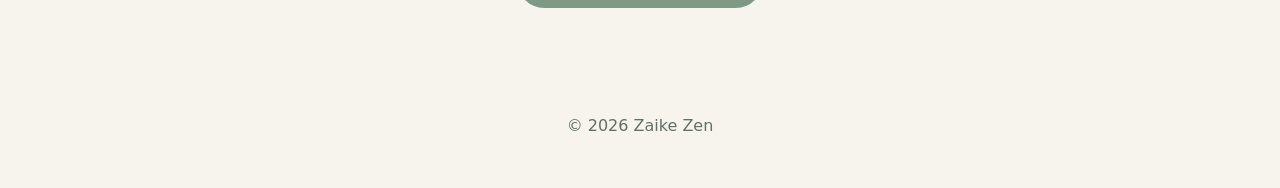
==== commit d6d86b4c: "Actualiza menú de estabilización en Automasaje" ====
--- a/automasaje.html
+++ b/automasaje.html
@@ -41,6 +41,11 @@
     }
 
     .nav-links a.active {
+      background-color: #dbe7df;
+      font-weight: 500;
+    }
+
+    .nav-dropdown summary.active {
       background-color: #dbe7df;
       font-weight: 500;
     }
@@ -179,6 +184,11 @@
       color: #607068;
       padding: 0.55rem 0;
       border-bottom: 1px solid rgba(120,144,126,0.12);
+    }
+
+    .mobile-menu-panel a.active {
+      background-color: #dbe7df;
+      font-weight: 500;
     }
 
     .mobile-menu-panel a:last-child {
@@ -477,7 +487,18 @@
       </details>
 
       <a href="camino-del-practicante.html">El Camino del Practicante</a>
-      <a href="como-estabilizar.html" class="active">Cómo estabilizar</a>
+      <details class="nav-dropdown">
+        <summary class="active">Cómo estabilizar</summary>
+        <ul>
+          <li><a href="como-estabilizar.html">Visión general</a></li>
+          <li><a href="automasaje.html">Automasaje</a></li>
+          <li><a href="meditacion-movimiento.html">Meditación en movimiento</a></li>
+          <li><a href="hogenchaku.html">Hogenchaku</a></li>
+          <li><a href="nanso.html">Nanso</a></li>
+          <li><a href="susokukan.html">Susokukan</a></li>
+          <li><a href="respiraciones.html">Respiraciones básicas</a></li>
+        </ul>
+      </details>
       <details class="nav-dropdown">
         <summary>Cómo profundizar</summary>
         <ul>
@@ -511,7 +532,17 @@
         <a href="index.html#atencion">Atención</a>
       </div>
       <a href="camino-del-practicante.html">El Camino del Practicante</a>
-      <a href="como-estabilizar.html" class="active">Cómo estabilizar</a>
+
+      <div class="mobile-menu-group">
+        <p>Cómo estabilizar</p>
+        <a href="como-estabilizar.html">Visión general</a>
+        <a href="automasaje.html" class="active">Automasaje</a>
+        <a href="meditacion-movimiento.html">Meditación en movimiento</a>
+        <a href="hogenchaku.html">Hogenchaku</a>
+        <a href="nanso.html">Nanso</a>
+        <a href="susokukan.html">Susokukan</a>
+        <a href="respiraciones.html">Respiraciones básicas</a>
+      </div>
 
       <div class="mobile-menu-group">
         <p>Profundizar</p>
